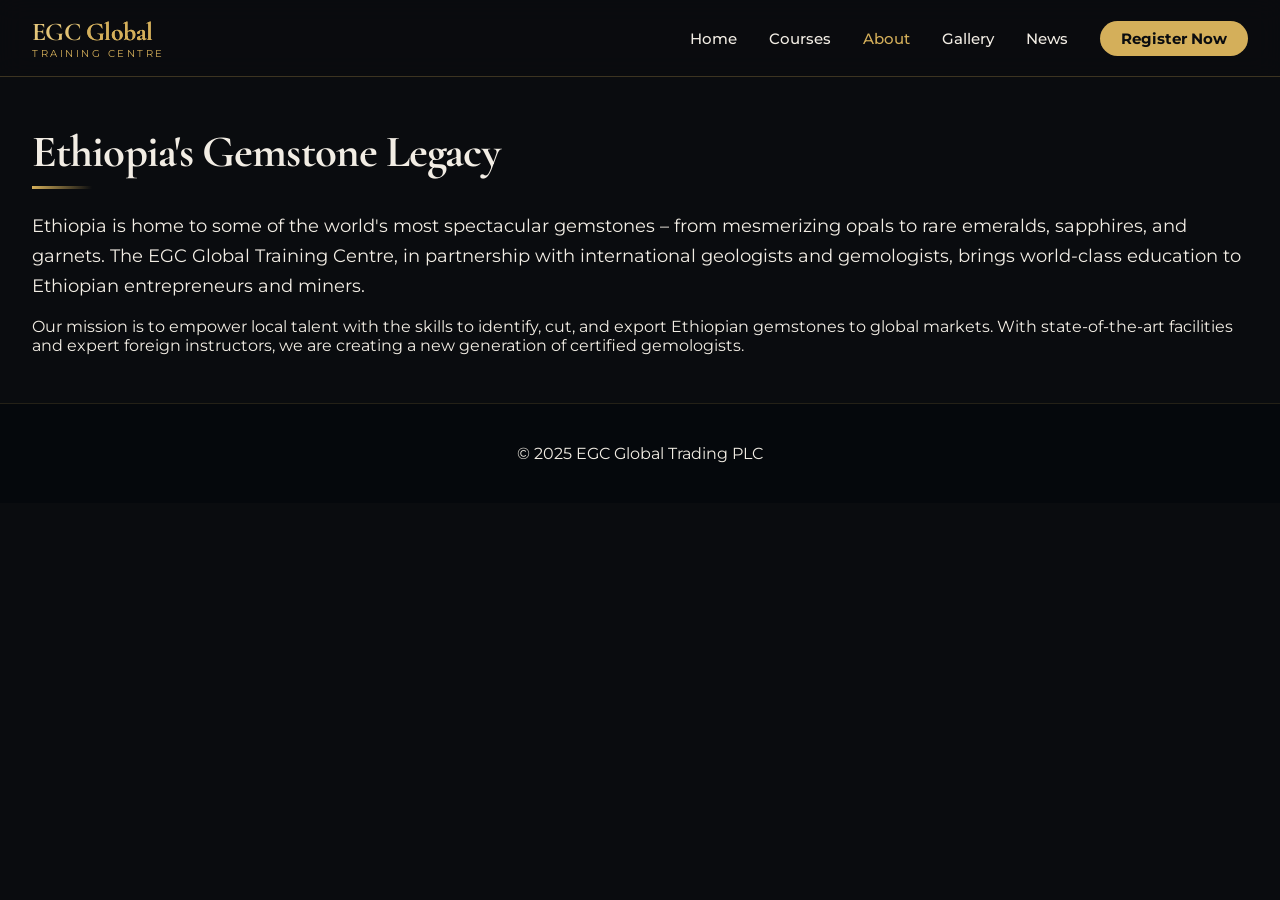
==== about.html @ 5570a936 "Create about.html" ====
<!DOCTYPE html>
<html lang="en"><head><meta charset="UTF-8"><title>About Ethiopia's Gemstones | EGC Global</title><link rel="stylesheet" href="css/style.css"><link href="https://fonts.googleapis.com/css2?family=Cormorant+Garamond:wght@300;400;500;600;700&family=Montserrat:wght@300;400;500;600;700;800&display=swap" rel="stylesheet"><link rel="stylesheet" href="https://cdnjs.cloudflare.com/ajax/libs/font-awesome/6.0.0-beta3/css/all.min.css"></head>
<body><div class="top-bar"><div class="logo"><h1>EGC <span style="color:var(--gold);">Global</span></h1><p>TRAINING CENTRE</p></div><div class="desktop-nav"><a href="index.html">Home</a><a href="courses.html">Courses</a><a href="about.html" class="active">About</a><a href="gallery.html">Gallery</a><a href="news.html">News</a><a href="register.html" class="register-btn">Register Now</a></div><div class="menu-icon" id="menuToggle"><i class="fas fa-bars"></i></div></div>
<div class="nav-overlay" id="navOverlay"></div><div class="side-nav" id="sideNav"><button class="close-nav" id="closeNavBtn"><i class="fas fa-times"></i></button><div class="side-logo"><h3>EGC <span>Global</span></h3><p>TRAINING CENTRE</p></div><ul><li><a href="index.html"><i class="fas fa-home"></i> Home</a></li><li><a href="courses.html"><i class="fas fa-gem"></i> Courses</a></li><li><a href="about.html"><i class="fas fa-globe-africa"></i> About</a></li><li><a href="gallery.html"><i class="fas fa-images"></i> Gallery</a></li><li><a href="news.html"><i class="fas fa-newspaper"></i> News</a></li><li><a href="register.html"><i class="fas fa-user-plus"></i> Register</a></li></ul><div class="side-footer">© 2025 EGC Global</div></div>
<section style="padding: 3rem 0;"><div class="container"><h1 class="section-title">Ethiopia's Gemstone Legacy</h1><p style="font-size: 1.1rem; line-height: 1.7;">Ethiopia is home to some of the world's most spectacular gemstones – from mesmerizing opals to rare emeralds, sapphires, and garnets. The EGC Global Training Centre, in partnership with international geologists and gemologists, brings world-class education to Ethiopian entrepreneurs and miners.</p><p style="margin-top: 1rem;">Our mission is to empower local talent with the skills to identify, cut, and export Ethiopian gemstones to global markets. With state-of-the-art facilities and expert foreign instructors, we are creating a new generation of certified gemologists.</p></div></section>
<footer><p>© 2025 EGC Global Trading PLC</p></footer><script src="js/main.js"></script></body></html>
---- css/style.css ----
/* ============================================
   EGC GLOBAL TRAINING CENTRE - MASTER STYLES
   Premium Gemstone Theme
   ============================================ */

:root {
  --deep-teal: #0f1e24;
  --charcoal: #121418;
  --gold: #d4af5a;
  --gold-light: #e6c97e;
  --gold-dark: #b8923e;
  --bronze: #b87c4a;
  --ivory: #f2ede4;
  --slate: #2a3338;
  --dark-bg: #0a0c0f;
  --card-bg: rgba(26, 32, 38, 0.9);
  --danger: #e74c3c;
  --success: #27ae60;
  --warning: #f39c12;
  --info: #3498db;
}

* {
  margin: 0;
  padding: 0;
  box-sizing: border-box;
}

body {
  font-family: 'Montserrat', sans-serif;
  background-color: var(--dark-bg);
  color: var(--ivory);
  overflow-x: hidden;
  scroll-behavior: smooth;
}

/* Custom Scrollbar */
::-webkit-scrollbar { width: 8px; }
::-webkit-scrollbar-track { background: var(--charcoal); }
::-webkit-scrollbar-thumb { background: var(--gold); border-radius: 10px; }
::-webkit-scrollbar-thumb:hover { background: var(--gold-light); }

/* Typography */
h1, h2, h3, h4, h5, h6 {
  font-family: 'Cormorant Garamond', serif;
  font-weight: 600;
  letter-spacing: -0.02em;
}

.section-title {
  font-size: 2.8rem;
  font-weight: 700;
  position: relative;
  display: inline-block;
  margin-bottom: 2rem;
}

.section-title:after {
  content: '';
  position: absolute;
  bottom: -10px;
  left: 0;
  width: 60px;
  height: 3px;
  background: linear-gradient(90deg, var(--gold), transparent);
}

.section-title-center:after {
  left: 50%;
  transform: translateX(-50%);
}

/* ============================================
   SIDE SLIDE NAVIGATION (MODERN MOBILE)
   ============================================ */
.nav-overlay {
  position: fixed;
  top: 0;
  left: 0;
  width: 100%;
  height: 100%;
  background: rgba(10, 12, 15, 0.95);
  backdrop-filter: blur(12px);
  z-index: 1000;
  visibility: hidden;
  opacity: 0;
  transition: all 0.3s ease;
}

.nav-overlay.active {
  visibility: visible;
  opacity: 1;
}

.side-nav {
  position: fixed;
  top: 0;
  right: -100%;
  width: min(85%, 380px);
  height: 100%;
  background: linear-gradient(165deg, #12181f 0%, #0a0e12 100%);
  box-shadow: -8px 0 40px rgba(0, 0, 0, 0.6);
  z-index: 1001;
  transition: right 0.35s cubic-bezier(0.2, 0.9, 0.4, 1.1);
  padding: 2rem 1.8rem;
  display: flex;
  flex-direction: column;
  border-left: 2px solid var(--gold);
}

.side-nav.open {
  right: 0;
}

.close-nav {
  background: none;
  border: none;
  color: var(--gold);
  font-size: 2rem;
  cursor: pointer;
  align-self: flex-end;
  transition: transform 0.2s;
}

.close-nav:hover { transform: scale(1.1); }

.side-logo {
  margin-bottom: 2rem;
  text-align: center;
  padding-bottom: 1rem;
  border-bottom: 1px solid rgba(212, 175, 90, 0.2);
}

.side-logo h3 {
  font-size: 1.8rem;
  letter-spacing: 2px;
}

.side-logo h3 span { color: var(--gold); }
.side-logo p { font-size: 0.7rem; letter-spacing: 3px; color: var(--gold-light); }

.side-nav ul {
  list-style: none;
  flex: 1;
}

.side-nav li { margin: 1.5rem 0; }

.side-nav a {
  color: var(--ivory);
  text-decoration: none;
  font-size: 1.2rem;
  font-weight: 500;
  transition: all 0.25s;
  display: flex;
  align-items: center;
  gap: 14px;
  padding: 0.5rem 0;
}

.side-nav a i {
  width: 28px;
  color: var(--gold);
  font-size: 1.2rem;
}

.side-nav a:hover, .side-nav a.active {
  color: var(--gold);
  transform: translateX(8px);
}

.side-footer {
  margin-top: auto;
  padding-top: 1.5rem;
  font-size: 0.75rem;
  color: #8d9a9e;
  border-top: 1px solid rgba(212, 175, 90, 0.2);
  text-align: center;
}

/* ============================================
   TOP BAR / HEADER
   ============================================ */
.top-bar {
  display: flex;
  justify-content: space-between;
  align-items: center;
  padding: 1rem 2rem;
  background: rgba(10, 12, 15, 0.9);
  backdrop-filter: blur(12px);
  position: sticky;
  top: 0;
  z-index: 99;
  border-bottom: 1px solid rgba(212, 175, 90, 0.25);
}

.logo h1 {
  font-size: 1.6rem;
  font-weight: 700;
  background: linear-gradient(135deg, var(--gold-light), var(--gold));
  -webkit-background-clip: text;
  background-clip: text;
  color: transparent;
}

.logo p {
  font-size: 0.65rem;
  letter-spacing: 2.5px;
  color: var(--gold);
}

.desktop-nav {
  display: none;
  gap: 2rem;
  align-items: center;
}

.desktop-nav a {
  color: var(--ivory);
  text-decoration: none;
  font-weight: 500;
  transition: color 0.2s;
  font-size: 0.95rem;
}

.desktop-nav a:hover, .desktop-nav a.active {
  color: var(--gold);
}

.register-btn {
  background: var(--gold);
  color: var(--dark-bg) !important;
  padding: 0.5rem 1.3rem;
  border-radius: 40px;
  font-weight: 700 !important;
}

.register-btn:hover {
  background: var(--gold-light);
  transform: translateY(-2px);
}

.menu-icon {
  font-size: 1.8rem;
  color: var(--gold);
  cursor: pointer;
  transition: 0.2s;
}

@media (min-width: 992px) {
  .menu-icon { display: none; }
  .desktop-nav { display: flex; }
}

/* ============================================
   BUTTONS
   ============================================ */
.btn-gold {
  background: var(--gold);
  color: var(--dark-bg);
  padding: 0.9rem 2rem;
  font-weight: 700;
  border: none;
  border-radius: 40px;
  cursor: pointer;
  transition: all 0.25s;
  font-size: 1rem;
  text-decoration: none;
  display: inline-flex;
  align-items: center;
  gap: 10px;
}

.btn-gold:hover {
  background: var(--gold-light);
  transform: translateY(-3px);
  box-shadow: 0 10px 25px -8px rgba(0, 0, 0, 0.4);
}

.btn-outline {
  background: transparent;
  border: 1.5px solid var(--gold);
  color: var(--gold);
  padding: 0.9rem 2rem;
  border-radius: 40px;
  font-weight: 600;
  cursor: pointer;
  transition: all 0.25s;
  text-decoration: none;
  display: inline-flex;
  align-items: center;
  gap: 10px;
}

.btn-outline:hover {
  background: var(--gold);
  color: var(--dark-bg);
}

/* ============================================
   HERO SECTION
   ============================================ */
.hero {
  min-height: 85vh;
  display: flex;
  align-items: center;
  background: radial-gradient(circle at 30% 20%, #1a2a2f, #05080c);
  position: relative;
  padding: 3rem 2rem;
}

.hero:before {
  content: '';
  position: absolute;
  inset: 0;
  background: url('data:image/svg+xml;utf8,<svg xmlns="http://www.w3.org/2000/svg" viewBox="0 0 24 24" fill="none" stroke="%23d4af5a" stroke-width="0.2" opacity="0.08"><path d="M12 2L2 7l10 5 10-5-10-5zM2 17l10 5 10-5M2 12l10 5 10-5"/></svg>') repeat;
  pointer-events: none;
}

.hero-container {
  max-width: 1300px;
  margin: 0 auto;
  width: 100%;
  position: relative;
  z-index: 2;
}

.hero h2 {
  font-family: 'Cormorant Garamond', serif;
  font-size: clamp(2.5rem, 7vw, 5rem);
  font-weight: 800;
  line-height: 1.15;
  background: linear-gradient(135deg, #fff, var(--gold-light));
  -webkit-background-clip: text;
  background-clip: text;
  color: transparent;
}

.hero-badge {
  display: inline-block;
  background: rgba(212, 175, 90, 0.12);
  backdrop-filter: blur(4px);
  border-left: 3px solid var(--gold);
  padding: 0.5rem 1.2rem;
  border-radius: 0 30px 30px 0;
  margin-bottom: 1.5rem;
  font-size: 0.9rem;
}

/* ============================================
   CARDS & GRIDS
   ============================================ */
.container {
  max-width: 1280px;
  margin: 0 auto;
  padding: 0 2rem;
}

section {
  padding: 5rem 0;
}

.grid-2 {
  display: grid;
  grid-template-columns: repeat(auto-fit, minmax(320px, 1fr));
  gap: 2rem;
}

.grid-3 {
  display: grid;
  grid-template-columns: repeat(auto-fit, minmax(280px, 1fr));
  gap: 2rem;
}

.card {
  background: var(--card-bg);
  backdrop-filter: blur(4px);
  border-radius: 24px;
  padding: 2rem;
  border: 1px solid rgba(212, 175, 90, 0.2);
  transition: all 0.3s ease;
}

.card:hover {
  border-color: var(--gold);
  transform: translateY(-6px);
}

/* ============================================
   FORMS
   ============================================ */
.form-group {
  margin-bottom: 1.5rem;
}

.form-group label {
  display: block;
  margin-bottom: 0.5rem;
  font-weight: 500;
  color: var(--gold-light);
}

.form-group input,
.form-group select,
.form-group textarea {
  width: 100%;
  padding: 0.9rem 1.2rem;
  background: rgba(255, 255, 255, 0.08);
  border: 1px solid rgba(212, 175, 90, 0.3);
  border-radius: 12px;
  color: var(--ivory);
  font-size: 1rem;
  transition: all 0.2s;
}

.form-group input:focus,
.form-group select:focus,
.form-group textarea:focus {
  outline: none;
  border-color: var(--gold);
  background: rgba(255, 255, 255, 0.12);
}

/* ============================================
   ALERTS & MESSAGES
   ============================================ */
.alert {
  padding: 1rem 1.2rem;
  border-radius: 12px;
  margin-bottom: 1.5rem;
  display: flex;
  align-items: center;
  gap: 10px;
}

.alert-success {
  background: rgba(39, 174, 96, 0.2);
  border-left: 4px solid var(--success);
  color: #2ecc71;
}

.alert-error {
  background: rgba(231, 76, 60, 0.2);
  border-left: 4px solid var(--danger);
  color: #e74c3c;
}

.alert-warning {
  background: rgba(243, 156, 18, 0.2);
  border-left: 4px solid var(--warning);
  color: #f39c12;
}

/* ============================================
   NEWS & BLOG STYLES
   ============================================ */
.news-card {
  background: var(--card-bg);
  border-radius: 20px;
  overflow: hidden;
  transition: all 0.3s;
  cursor: pointer;
}

.news-card:hover {
  transform: translateY(-5px);
  box-shadow: 0 20px 35px -12px rgba(0, 0, 0, 0.5);
}

.news-content {
  padding: 1.5rem;
}

.news-date {
  font-size: 0.75rem;
  color: var(--gold);
  margin-bottom: 0.5rem;
}

.news-title {
  font-size: 1.3rem;
  margin-bottom: 0.75rem;
}

.news-excerpt {
  font-size: 0.9rem;
  color: #b0b5b8;
  line-height: 1.5;
}

/* ============================================
   TABLE STYLES (Admin)
   ============================================ */
.data-table {
  width: 100%;
  border-collapse: collapse;
  background: var(--card-bg);
  border-radius: 16px;
  overflow: hidden;
}

.data-table th,
.data-table td {
  padding: 1rem;
  text-align: left;
  border-bottom: 1px solid rgba(212, 175, 90, 0.15);
}

.data-table th {
  background: rgba(212, 175, 90, 0.1);
  color: var(--gold);
  font-weight: 600;
}

.status-pending {
  color: var(--warning);
  background: rgba(243, 156, 18, 0.15);
  padding: 0.2rem 0.6rem;
  border-radius: 20px;
  font-size: 0.75rem;
}

.status-approved {
  color: var(--success);
  background: rgba(39, 174, 96, 0.15);
  padding: 0.2rem 0.6rem;
  border-radius: 20px;
  font-size: 0.75rem;
}

.action-btn {
  background: none;
  border: none;
  cursor: pointer;
  margin: 0 5px;
  font-size: 1.1rem;
  transition: transform 0.2s;
}

.action-btn:hover { transform: scale(1.1); }

.btn-approve { color: var(--success); }
.btn-delete { color: var(--danger); }
.btn-edit { color: var(--info); }

/* ============================================
   FOOTER
   ============================================ */
footer {
  background: #05080c;
  text-align: center;
  padding: 2.5rem;
  border-top: 1px solid rgba(212, 175, 90, 0.15);
}

/* ============================================
   RESPONSIVE
   ============================================ */
@media (max-width: 768px) {
  .top-bar { padding: 0.8rem 1.2rem; }
  .container { padding: 0 1.2rem; }
  section { padding: 3rem 0; }
  .section-title { font-size: 2rem; }
  .hero { padding: 2rem 1.2rem; min-height: 70vh; }
  .btn-gold, .btn-outline { padding: 0.7rem 1.5rem; }
}
</style>
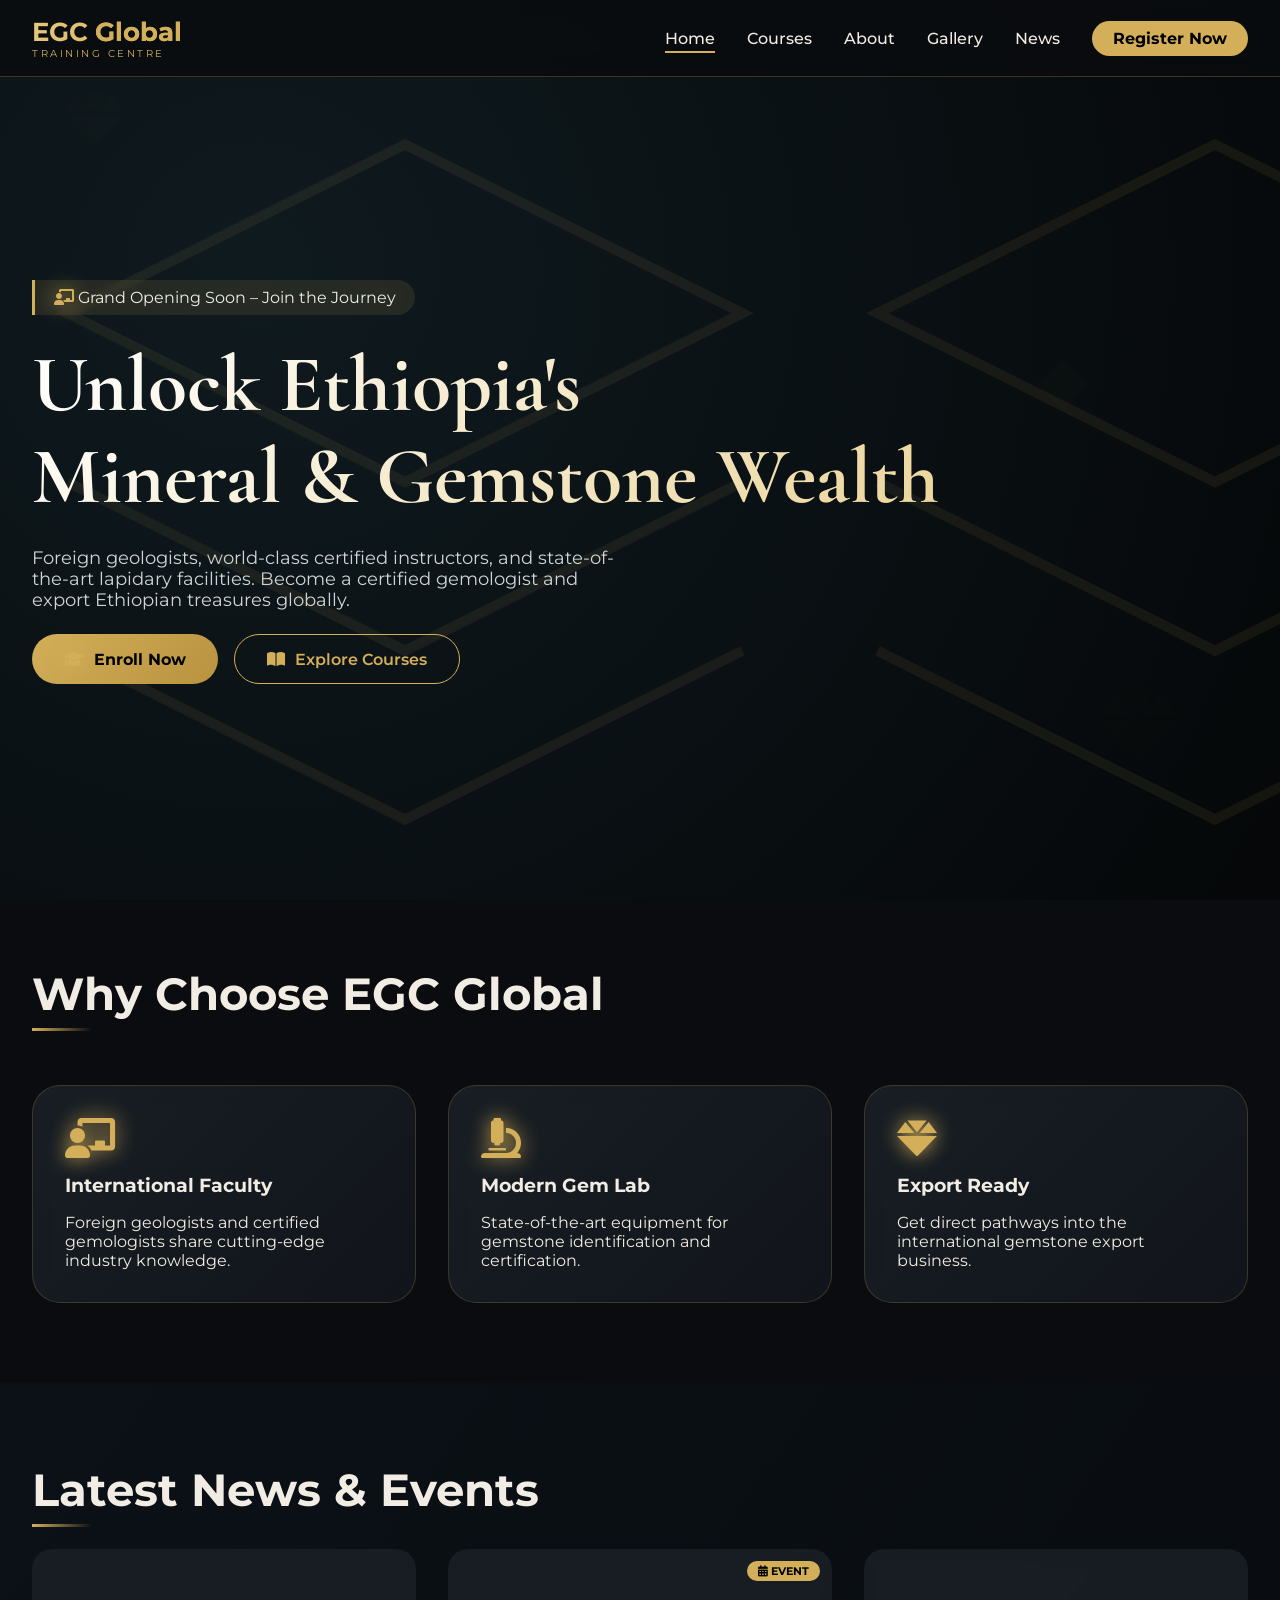
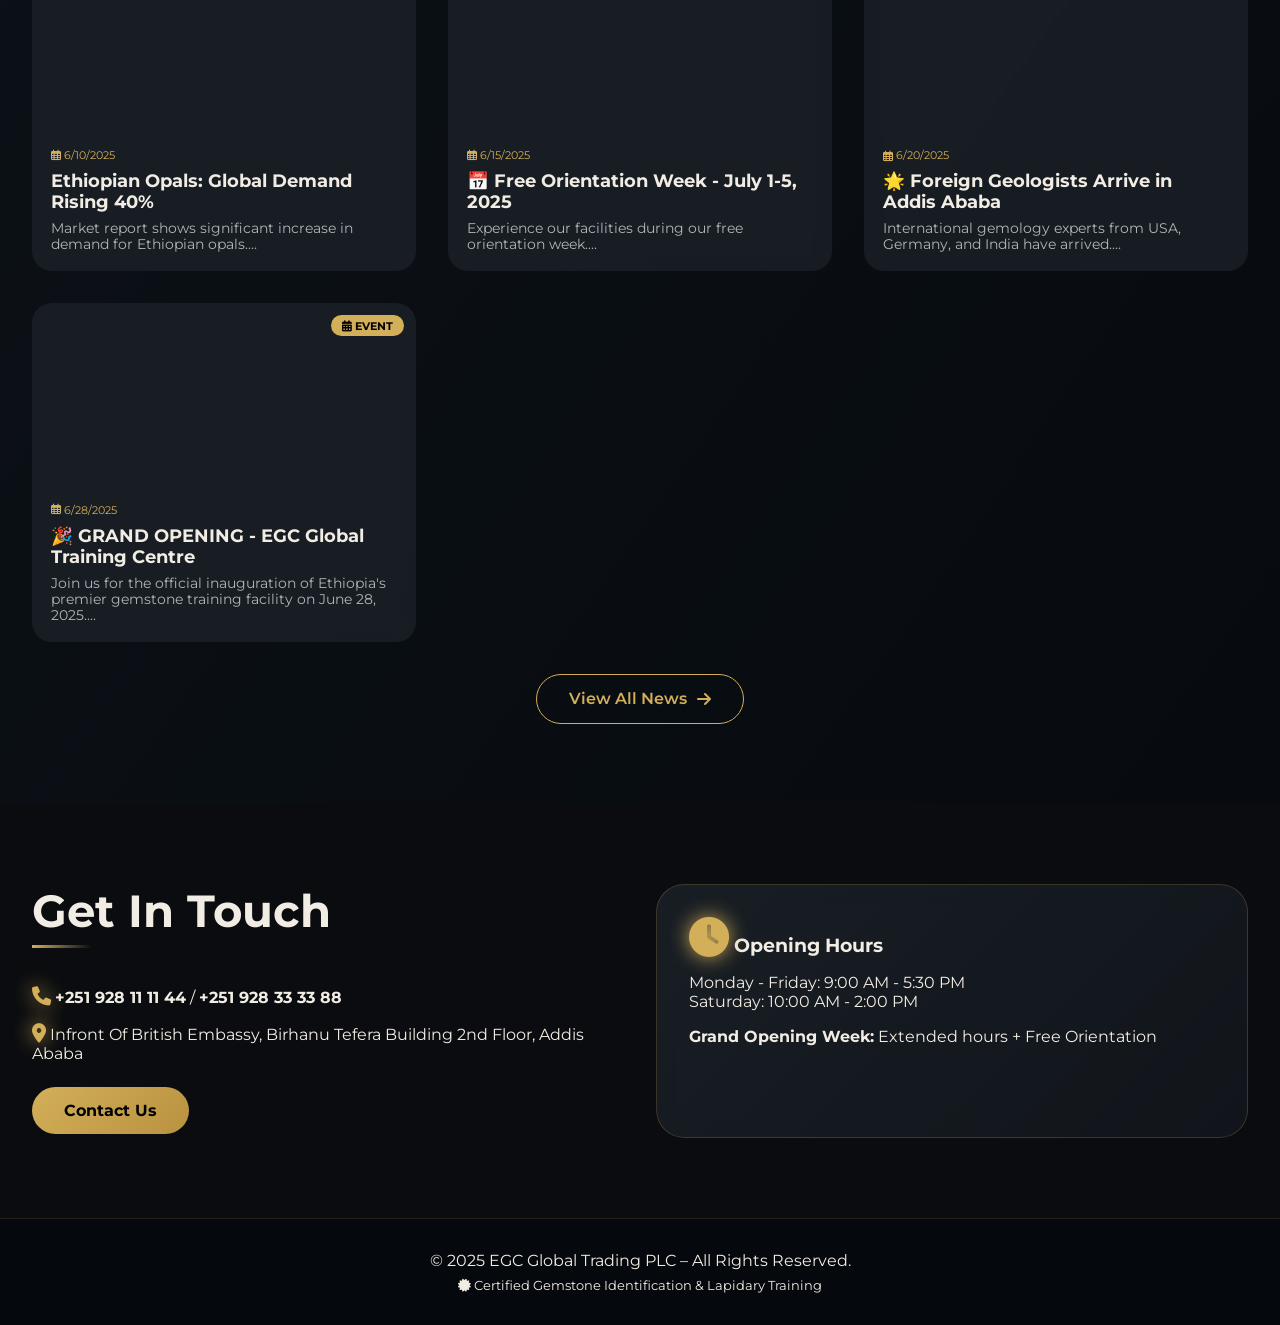
==== commit 3ca2814e: "Update about.html" ====
--- a/about.html
+++ b/about.html
@@ -1,6 +1,493 @@
 <!DOCTYPE html>
-<html lang="en"><head><meta charset="UTF-8"><title>About Ethiopia's Gemstones | EGC Global</title><link rel="stylesheet" href="css/style.css"><link href="https://fonts.googleapis.com/css2?family=Cormorant+Garamond:wght@300;400;500;600;700&family=Montserrat:wght@300;400;500;600;700;800&display=swap" rel="stylesheet"><link rel="stylesheet" href="https://cdnjs.cloudflare.com/ajax/libs/font-awesome/6.0.0-beta3/css/all.min.css"></head>
-<body><div class="top-bar"><div class="logo"><h1>EGC <span style="color:var(--gold);">Global</span></h1><p>TRAINING CENTRE</p></div><div class="desktop-nav"><a href="index.html">Home</a><a href="courses.html">Courses</a><a href="about.html" class="active">About</a><a href="gallery.html">Gallery</a><a href="news.html">News</a><a href="register.html" class="register-btn">Register Now</a></div><div class="menu-icon" id="menuToggle"><i class="fas fa-bars"></i></div></div>
-<div class="nav-overlay" id="navOverlay"></div><div class="side-nav" id="sideNav"><button class="close-nav" id="closeNavBtn"><i class="fas fa-times"></i></button><div class="side-logo"><h3>EGC <span>Global</span></h3><p>TRAINING CENTRE</p></div><ul><li><a href="index.html"><i class="fas fa-home"></i> Home</a></li><li><a href="courses.html"><i class="fas fa-gem"></i> Courses</a></li><li><a href="about.html"><i class="fas fa-globe-africa"></i> About</a></li><li><a href="gallery.html"><i class="fas fa-images"></i> Gallery</a></li><li><a href="news.html"><i class="fas fa-newspaper"></i> News</a></li><li><a href="register.html"><i class="fas fa-user-plus"></i> Register</a></li></ul><div class="side-footer">© 2025 EGC Global</div></div>
-<section style="padding: 3rem 0;"><div class="container"><h1 class="section-title">Ethiopia's Gemstone Legacy</h1><p style="font-size: 1.1rem; line-height: 1.7;">Ethiopia is home to some of the world's most spectacular gemstones – from mesmerizing opals to rare emeralds, sapphires, and garnets. The EGC Global Training Centre, in partnership with international geologists and gemologists, brings world-class education to Ethiopian entrepreneurs and miners.</p><p style="margin-top: 1rem;">Our mission is to empower local talent with the skills to identify, cut, and export Ethiopian gemstones to global markets. With state-of-the-art facilities and expert foreign instructors, we are creating a new generation of certified gemologists.</p></div></section>
-<footer><p>© 2025 EGC Global Trading PLC</p></footer><script src="js/main.js"></script></body></html>
+<html lang="en">
+<head>
+  <meta charset="UTF-8">
+  <meta name="viewport" content="width=device-width, initial-scale=1.0, viewport-fit=cover">
+  <title>EGC Global | Premium Gemstone Training Centre Ethiopia</title>
+  <link href="https://fonts.googleapis.com/css2?family=Cormorant+Garamond:wght@300;400;500;600;700&family=Montserrat:wght@300;400;500;600;700;800&display=swap" rel="stylesheet">
+  <link rel="stylesheet" href="https://cdnjs.cloudflare.com/ajax/libs/font-awesome/6.0.0-beta3/css/all.min.css">
+  <!-- AOS Animation Library -->
+  <link href="https://unpkg.com/aos@2.3.1/dist/aos.css" rel="stylesheet">
+  <style>
+    * { margin: 0; padding: 0; box-sizing: border-box; }
+    
+    :root {
+      --deep-teal: #0f1e24;
+      --charcoal: #121418;
+      --gold: #d4af5a;
+      --gold-light: #e6c97e;
+      --gold-dark: #b8923e;
+      --dark-bg: #0a0c0f;
+      --card-bg: rgba(26, 32, 38, 0.85);
+      --ivory: #f2ede4;
+      --glow: rgba(212, 175, 90, 0.4);
+      --glow-strong: rgba(212, 175, 90, 0.7);
+    }
+
+    body {
+      font-family: 'Montserrat', sans-serif;
+      background: var(--dark-bg);
+      color: var(--ivory);
+      overflow-x: hidden;
+    }
+
+    /* Custom Scrollbar */
+    ::-webkit-scrollbar { width: 6px; }
+    ::-webkit-scrollbar-track { background: var(--charcoal); }
+    ::-webkit-scrollbar-thumb { background: var(--gold); border-radius: 10px; }
+
+    /* ========== ANIMATED BACKGROUND ========== */
+    .animated-bg {
+      position: fixed;
+      top: 0;
+      left: 0;
+      width: 100%;
+      height: 100%;
+      z-index: -2;
+      background: radial-gradient(circle at 20% 30%, #0f1a1f, #050708);
+    }
+    
+    /* Floating Gemstones Animation */
+    .floating-gem {
+      position: fixed;
+      pointer-events: none;
+      z-index: -1;
+      opacity: 0.15;
+      animation: floatGem 20s infinite ease-in-out;
+    }
+    
+    @keyframes floatGem {
+      0%, 100% { transform: translateY(0px) rotate(0deg); }
+      50% { transform: translateY(-30px) rotate(10deg); }
+    }
+    
+    /* Glowing Gemstone CSS */
+    .gem-icon {
+      display: inline-flex;
+      align-items: center;
+      justify-content: center;
+      position: relative;
+    }
+    
+    .gem-icon::before {
+      content: '';
+      position: absolute;
+      width: 100%;
+      height: 100%;
+      background: radial-gradient(circle, var(--glow) 0%, transparent 70%);
+      animation: pulseGlow 2s infinite;
+      border-radius: 50%;
+    }
+    
+    @keyframes pulseGlow {
+      0%, 100% { opacity: 0.3; transform: scale(1); }
+      50% { opacity: 0.8; transform: scale(1.3); }
+    }
+    
+    /* ========== PREMIUM CARD STYLES ========== */
+    .premium-card {
+      background: linear-gradient(135deg, rgba(26, 32, 38, 0.9), rgba(18, 22, 28, 0.95));
+      backdrop-filter: blur(12px);
+      border-radius: 28px;
+      padding: 2rem;
+      border: 1px solid rgba(212, 175, 90, 0.2);
+      transition: all 0.4s cubic-bezier(0.2, 0.9, 0.4, 1.1);
+      position: relative;
+      overflow: hidden;
+    }
+    
+    .premium-card::before {
+      content: '';
+      position: absolute;
+      top: 0;
+      left: -100%;
+      width: 100%;
+      height: 100%;
+      background: linear-gradient(90deg, transparent, rgba(212, 175, 90, 0.1), transparent);
+      transition: left 0.6s ease;
+    }
+    
+    .premium-card:hover::before {
+      left: 100%;
+    }
+    
+    .premium-card:hover {
+      transform: translateY(-12px);
+      border-color: var(--gold);
+      box-shadow: 0 25px 45px -12px rgba(212, 175, 90, 0.3), 0 0 20px rgba(212, 175, 90, 0.2);
+    }
+    
+    /* 3D Tilt Effect on Cards */
+    .tilt-card {
+      transition: transform 0.3s ease;
+    }
+    
+    .tilt-card:hover {
+      transform: perspective(1000px) rotateX(3deg) rotateY(3deg);
+    }
+    
+    /* Glowing Border Animation */
+    .glowing-border {
+      position: relative;
+      border-radius: 28px;
+    }
+    
+    .glowing-border::after {
+      content: '';
+      position: absolute;
+      top: -2px;
+      left: -2px;
+      right: -2px;
+      bottom: -2px;
+      background: linear-gradient(45deg, var(--gold), var(--gold-light), var(--gold), transparent);
+      border-radius: 30px;
+      z-index: -1;
+      opacity: 0;
+      transition: opacity 0.4s;
+    }
+    
+    .glowing-border:hover::after {
+      opacity: 0.5;
+      animation: borderGlow 1.5s infinite;
+    }
+    
+    @keyframes borderGlow {
+      0%, 100% { opacity: 0.3; }
+      50% { opacity: 0.8; }
+    }
+    
+    /* ========== NAVIGATION ========== */
+    .nav-overlay {
+      position: fixed; top: 0; left: 0; width: 100%; height: 100%;
+      background: rgba(10, 12, 15, 0.95); backdrop-filter: blur(12px);
+      z-index: 1000; visibility: hidden; opacity: 0; transition: all 0.3s ease;
+    }
+    .nav-overlay.active { visibility: visible; opacity: 1; }
+    .side-nav {
+      position: fixed; top: 0; right: -100%; width: min(85%, 380px); height: 100%;
+      background: linear-gradient(165deg, #12181f 0%, #0a0e12 100%);
+      box-shadow: -8px 0 40px rgba(0,0,0,0.6); z-index: 1001;
+      transition: right 0.35s cubic-bezier(0.2,0.9,0.4,1.1);
+      padding: 2rem 1.8rem; display: flex; flex-direction: column;
+      border-left: 2px solid var(--gold);
+    }
+    .side-nav.open { right: 0; }
+    .close-nav { background: none; border: none; color: var(--gold); font-size: 2rem; cursor: pointer; align-self: flex-end; transition: transform 0.2s; }
+    .close-nav:hover { transform: scale(1.1); }
+    .side-logo { margin-bottom: 2rem; text-align: center; border-bottom: 1px solid rgba(212,175,90,0.2); padding-bottom: 1rem; }
+    .side-logo h3 { font-size: 1.8rem; }
+    .side-logo h3 span { color: var(--gold); }
+    .side-nav ul { list-style: none; flex: 1; }
+    .side-nav li { margin: 1.5rem 0; }
+    .side-nav a { color: var(--ivory); text-decoration: none; font-size: 1.2rem; font-weight: 500; display: flex; align-items: center; gap: 14px; transition: all 0.25s; }
+    .side-nav a i { width: 28px; color: var(--gold); transition: transform 0.2s; }
+    .side-nav a:hover { color: var(--gold); transform: translateX(8px); }
+    .side-nav a:hover i { transform: scale(1.1); }
+    .side-footer { margin-top: auto; padding-top: 1.5rem; font-size: 0.75rem; color: #8d9a9e; border-top: 1px solid rgba(212,175,90,0.2); text-align: center; }
+    
+    /* Top Bar */
+    .top-bar {
+      display: flex; justify-content: space-between; align-items: center;
+      padding: 1rem 2rem; background: rgba(10,12,15,0.85); backdrop-filter: blur(12px);
+      position: sticky; top: 0; z-index: 99; border-bottom: 1px solid rgba(212,175,90,0.25);
+      animation: slideDown 0.5s ease;
+    }
+    @keyframes slideDown {
+      from { transform: translateY(-100%); opacity: 0; }
+      to { transform: translateY(0); opacity: 1; }
+    }
+    .logo h1 { font-size: 1.6rem; background: linear-gradient(135deg, var(--gold-light), var(--gold)); -webkit-background-clip: text; background-clip: text; color: transparent; animation: fadeIn 1s; }
+    .logo p { font-size: 0.65rem; letter-spacing: 2.5px; color: var(--gold); }
+    .desktop-nav { display: none; gap: 2rem; align-items: center; }
+    .desktop-nav a { color: var(--ivory); text-decoration: none; font-weight: 500; transition: all 0.3s; position: relative; }
+    .desktop-nav a::after {
+      content: ''; position: absolute; bottom: -5px; left: 0; width: 0; height: 2px;
+      background: var(--gold); transition: width 0.3s;
+    }
+    .desktop-nav a:hover::after, .desktop-nav a.active::after { width: 100%; }
+    .desktop-nav a:hover { color: var(--gold); }
+    .register-btn { background: var(--gold); color: #000 !important; padding: 0.5rem 1.3rem; border-radius: 40px; font-weight: 700 !important; }
+    .register-btn::after { display: none; }
+    .menu-icon { font-size: 1.8rem; color: var(--gold); cursor: pointer; transition: transform 0.2s; }
+    .menu-icon:hover { transform: scale(1.1); }
+    @media (min-width: 992px) { .menu-icon { display: none; } .desktop-nav { display: flex; } }
+    
+    /* Buttons */
+    .btn-gold {
+      background: linear-gradient(135deg, var(--gold), var(--gold-dark));
+      color: #000; padding: 0.9rem 2rem; font-weight: 700; border: none;
+      border-radius: 40px; cursor: pointer; transition: all 0.3s;
+      text-decoration: none; display: inline-flex; align-items: center; gap: 10px;
+      position: relative; overflow: hidden;
+    }
+    .btn-gold::before {
+      content: ''; position: absolute; top: 0; left: -100%; width: 100%; height: 100%;
+      background: linear-gradient(90deg, transparent, rgba(255,255,255,0.3), transparent);
+      transition: left 0.5s;
+    }
+    .btn-gold:hover::before { left: 100%; }
+    .btn-gold:hover { transform: translateY(-3px); box-shadow: 0 10px 25px -8px rgba(212,175,90,0.5); }
+    .btn-outline {
+      background: transparent; border: 1.5px solid var(--gold); color: var(--gold);
+      padding: 0.9rem 2rem; border-radius: 40px; font-weight: 600; cursor: pointer;
+      transition: all 0.3s; text-decoration: none; display: inline-flex; align-items: center; gap: 10px;
+    }
+    .btn-outline:hover { background: var(--gold); color: #000; transform: translateY(-3px); box-shadow: 0 10px 25px -8px rgba(212,175,90,0.3); }
+    
+    /* Hero Section */
+    .hero {
+      min-height: 90vh; display: flex; align-items: center; position: relative;
+      padding: 3rem 2rem; overflow: hidden;
+    }
+    .hero::before {
+      content: ''; position: absolute; inset: 0;
+      background: url('data:image/svg+xml;utf8,<svg xmlns="http://www.w3.org/2000/svg" viewBox="0 0 24 24" fill="none" stroke="%23d4af5a" stroke-width="0.3" opacity="0.08"><path d="M12 2L2 7l10 5 10-5-10-5zM2 17l10 5 10-5M2 12l10 5 10-5"/></svg>') repeat;
+      animation: bgMove 30s linear infinite;
+    }
+    @keyframes bgMove {
+      from { background-position: 0 0; }
+      to { background-position: 100px 100px; }
+    }
+    .hero-container { max-width: 1300px; margin: 0 auto; width: 100%; position: relative; z-index: 2; }
+    .hero h2 {
+      font-family: 'Cormorant Garamond', serif;
+      font-size: clamp(2.5rem, 7vw, 5rem);
+      font-weight: 800; line-height: 1.15;
+      background: linear-gradient(135deg, #fff, var(--gold-light));
+      -webkit-background-clip: text; background-clip: text; color: transparent;
+      animation: fadeInUp 0.8s ease;
+    }
+    @keyframes fadeInUp {
+      from { opacity: 0; transform: translateY(30px); }
+      to { opacity: 1; transform: translateY(0); }
+    }
+    .hero-badge {
+      display: inline-block; background: rgba(212,175,90,0.12);
+      backdrop-filter: blur(4px); border-left: 3px solid var(--gold);
+      padding: 0.5rem 1.2rem; border-radius: 0 30px 30px 0;
+      margin-bottom: 1.5rem; animation: fadeInLeft 0.6s ease;
+    }
+    @keyframes fadeInLeft {
+      from { opacity: 0; transform: translateX(-30px); }
+      to { opacity: 1; transform: translateX(0); }
+    }
+    
+    /* Container */
+    .container { max-width: 1280px; margin: 0 auto; padding: 0 2rem; }
+    section { padding: 5rem 0; }
+    .grid-2 { display: grid; grid-template-columns: repeat(auto-fit, minmax(320px, 1fr)); gap: 2rem; }
+    .grid-3 { display: grid; grid-template-columns: repeat(auto-fit, minmax(280px, 1fr)); gap: 2rem; }
+    
+    /* Section Title with Animation */
+    .section-title {
+      font-size: 2.8rem; font-weight: 700; position: relative;
+      display: inline-block; margin-bottom: 2rem;
+    }
+    .section-title:after {
+      content: ''; position: absolute; bottom: -10px; left: 0;
+      width: 60px; height: 3px; background: linear-gradient(90deg, var(--gold), transparent);
+      animation: expandWidth 0.6s ease;
+    }
+    @keyframes expandWidth {
+      from { width: 0; }
+      to { width: 60px; }
+    }
+    
+    /* News Card */
+    .news-card {
+      background: var(--card-bg); backdrop-filter: blur(8px);
+      border-radius: 20px; overflow: hidden; transition: all 0.4s;
+      cursor: pointer; position: relative;
+    }
+    .news-card:hover { transform: translateY(-8px) scale(1.02); box-shadow: 0 20px 35px -12px rgba(212,175,90,0.3); }
+    .news-image { width: 100%; height: 180px; background-size: cover; background-position: center; position: relative; transition: transform 0.5s; }
+    .news-card:hover .news-image { transform: scale(1.05); }
+    .event-badge { position: absolute; top: 12px; right: 12px; background: var(--gold); color: #000; padding: 0.2rem 0.7rem; border-radius: 20px; font-size: 0.7rem; font-weight: bold; }
+    .news-content { padding: 1.2rem; }
+    .news-date { font-size: 0.7rem; color: var(--gold); margin-bottom: 0.5rem; }
+    .news-title { font-size: 1.1rem; margin-bottom: 0.5rem; }
+    .news-excerpt { font-size: 0.85rem; color: #b0b5b8; }
+    
+    /* Glowing Gem Icon */
+    .glowing-gem {
+      font-size: 2.5rem;
+      color: var(--gold);
+      filter: drop-shadow(0 0 10px var(--gold));
+      animation: gemPulse 2s infinite;
+      display: inline-block;
+    }
+    @keyframes gemPulse {
+      0%, 100% { filter: drop-shadow(0 0 5px var(--gold)); transform: scale(1); }
+      50% { filter: drop-shadow(0 0 20px var(--gold)); transform: scale(1.05); }
+    }
+    
+    footer { background: #05080c; text-align: center; padding: 2rem; border-top: 1px solid rgba(212,175,90,0.15); }
+    
+    @media (max-width: 768px) { .container { padding: 0 1.2rem; } section { padding: 3rem 0; } .section-title { font-size: 2rem; } .hero { padding: 2rem 1.2rem; } }
+  </style>
+</head>
+<body>
+
+<!-- Animated Background with Floating Gemstones -->
+<div class="animated-bg"></div>
+<div class="floating-gem" style="top: 10%; left: 5%; animation-duration: 25s;">
+  <i class="fas fa-gem" style="font-size: 60px; color: var(--gold); opacity: 0.1;"></i>
+</div>
+<div class="floating-gem" style="bottom: 15%; right: 8%; animation-duration: 18s; animation-delay: 2s;">
+  <i class="fas fa-gem" style="font-size: 80px; color: var(--gold); opacity: 0.08;"></i>
+</div>
+<div class="floating-gem" style="top: 40%; right: 15%; animation-duration: 30s; animation-delay: 5s;">
+  <i class="fas fa-diamond" style="font-size: 50px; color: var(--gold-light); opacity: 0.1;"></i>
+</div>
+
+<div class="top-bar">
+  <div class="logo"><h1>EGC <span style="color:var(--gold);">Global</span></h1><p>TRAINING CENTRE</p></div>
+  <div class="desktop-nav">
+    <a href="index.html" class="active">Home</a>
+    <a href="courses.html">Courses</a>
+    <a href="about.html">About</a>
+    <a href="gallery.html">Gallery</a>
+    <a href="news.html">News</a>
+    <a href="register.html" class="register-btn">Register Now</a>
+  </div>
+  <div class="menu-icon" id="menuToggle"><i class="fas fa-bars"></i></div>
+</div>
+
+<div class="nav-overlay" id="navOverlay"></div>
+<div class="side-nav" id="sideNav">
+  <button class="close-nav" id="closeNavBtn"><i class="fas fa-times"></i></button>
+  <div class="side-logo"><h3>EGC <span>Global</span></h3><p>TRAINING CENTRE</p></div>
+  <ul>
+    <li><a href="index.html"><i class="fas fa-home"></i> Home</a></li>
+    <li><a href="courses.html"><i class="fas fa-gem"></i> Courses</a></li>
+    <li><a href="about.html"><i class="fas fa-globe-africa"></i> About</a></li>
+    <li><a href="gallery.html"><i class="fas fa-images"></i> Gallery</a></li>
+    <li><a href="news.html"><i class="fas fa-newspaper"></i> News</a></li>
+    <li><a href="register.html"><i class="fas fa-user-plus"></i> Register</a></li>
+    <li><a href="admin-login.html"><i class="fas fa-lock"></i> Admin</a></li>
+  </ul>
+  <div class="side-footer"><i class="fas fa-certificate"></i> Foreign Geologists<br>© 2025 EGC Global</div>
+</div>
+
+<section class="hero">
+  <div class="hero-container">
+    <div class="hero-badge" data-aos="fade-right"><i class="fas fa-chalkboard-user glowing-gem" style="font-size: 1rem;"></i> Grand Opening Soon – Join the Journey</div>
+    <h2 data-aos="fade-up" data-aos-delay="100">Unlock Ethiopia's<br>Mineral & Gemstone Wealth</h2>
+    <p style="font-size: 1.1rem; max-width: 600px; margin: 1.5rem 0; color: #cfd5d4;" data-aos="fade-up" data-aos-delay="200">Foreign geologists, world-class certified instructors, and state-of-the-art lapidary facilities. Become a certified gemologist and export Ethiopian treasures globally.</p>
+    <div style="display: flex; gap: 1rem; flex-wrap: wrap;" data-aos="fade-up" data-aos-delay="300">
+      <a href="register.html" class="btn-gold"><i class="fas fa-graduation-cap glowing-gem" style="font-size: 1rem;"></i> Enroll Now</a>
+      <a href="courses.html" class="btn-outline"><i class="fas fa-book-open"></i> Explore Courses</a>
+    </div>
+  </div>
+</section>
+
+<section>
+  <div class="container">
+    <h2 class="section-title" data-aos="fade-right">Why Choose EGC Global</h2>
+    <div class="grid-3" style="margin-top: 2rem;">
+      <div class="premium-card" data-aos="fade-up" data-aos-delay="100">
+        <i class="fas fa-chalkboard-user glowing-gem" style="font-size: 2.5rem;"></i>
+        <h3 style="margin: 1rem 0;">International Faculty</h3>
+        <p>Foreign geologists and certified gemologists share cutting-edge industry knowledge.</p>
+      </div>
+      <div class="premium-card" data-aos="fade-up" data-aos-delay="200">
+        <i class="fas fa-microscope glowing-gem" style="font-size: 2.5rem;"></i>
+        <h3 style="margin: 1rem 0;">Modern Gem Lab</h3>
+        <p>State-of-the-art equipment for gemstone identification and certification.</p>
+      </div>
+      <div class="premium-card" data-aos="fade-up" data-aos-delay="300">
+        <i class="fas fa-gem glowing-gem" style="font-size: 2.5rem;"></i>
+        <h3 style="margin: 1rem 0;">Export Ready</h3>
+        <p>Get direct pathways into the international gemstone export business.</p>
+      </div>
+    </div>
+  </div>
+</section>
+
+<section style="background: linear-gradient(125deg, #0c1117, #070b0f);">
+  <div class="container">
+    <h2 class="section-title" data-aos="fade-right">Latest News & Events</h2>
+    <div id="newsPreview" class="grid-2"></div>
+    <div style="text-align: center; margin-top: 2rem;" data-aos="fade-up">
+      <a href="news.html" class="btn-outline">View All News <i class="fas fa-arrow-right"></i></a>
+    </div>
+  </div>
+</section>
+
+<section>
+  <div class="container">
+    <div class="grid-2">
+      <div data-aos="fade-right">
+        <h2 class="section-title">Get In Touch</h2>
+        <p style="margin: 1rem 0;"><i class="fas fa-phone glowing-gem" style="font-size: 1.2rem;"></i> <strong>+251 928 11 11 44</strong> / <strong>+251 928 33 33 88</strong></p>
+        <p><i class="fas fa-map-marker-alt glowing-gem" style="font-size: 1.2rem;"></i> Infront Of British Embassy, Birhanu Tefera Building 2nd Floor, Addis Ababa</p>
+        <a href="contact.html" class="btn-gold" style="margin-top: 1.5rem; display: inline-block;">Contact Us</a>
+      </div>
+      <div class="premium-card" data-aos="fade-left">
+        <h3><i class="fas fa-clock glowing-gem"></i> Opening Hours</h3>
+        <p style="margin-top: 1rem;">Monday - Friday: 9:00 AM - 5:30 PM<br>Saturday: 10:00 AM - 2:00 PM</p>
+        <p style="margin-top: 1rem;"><strong>Grand Opening Week:</strong> Extended hours + Free Orientation</p>
+      </div>
+    </div>
+  </div>
+</section>
+
+<footer><p>© 2025 EGC Global Trading PLC – All Rights Reserved.</p><p style="margin-top: 0.5rem; font-size: 0.8rem;"><i class="fas fa-certificate"></i> Certified Gemstone Identification & Lapidary Training</p></footer>
+
+<script src="https://unpkg.com/aos@2.3.1/dist/aos.js"></script>
+<script>
+  AOS.init({ duration: 800, once: true, offset: 50 });
+  
+  // Mobile Navigation
+  const menuToggle = document.getElementById('menuToggle');
+  const sideNav = document.getElementById('sideNav');
+  const navOverlay = document.getElementById('navOverlay');
+  const closeNavBtn = document.getElementById('closeNavBtn');
+  function openNav() { sideNav.classList.add('open'); navOverlay.classList.add('active'); document.body.style.overflow = 'hidden'; }
+  function closeNav() { sideNav.classList.remove('open'); navOverlay.classList.remove('active'); document.body.style.overflow = ''; }
+  if (menuToggle) menuToggle.addEventListener('click', openNav);
+  if (closeNavBtn) closeNavBtn.addEventListener('click', closeNav);
+  if (navOverlay) navOverlay.addEventListener('click', closeNav);
+  document.querySelectorAll('.side-nav a').forEach(link => link.addEventListener('click', closeNav));
+
+  // PLACEHOLDER DATA INITIALIZATION
+  (function initPlaceholderData() {
+    let existingNews = localStorage.getItem('egc_news');
+    if (!existingNews || JSON.parse(existingNews).length === 0) {
+      const placeholderNews = [
+        { id: 1001, title: "🎉 GRAND OPENING - EGC Global Training Centre", type: "event", image: "https://images.unsplash.com/photo-1517457373958-b7bdd4587205?w=800&h=400&fit=crop", excerpt: "Join us for the official inauguration of Ethiopia's premier gemstone training facility on June 28, 2025.", content: "<p>We are thrilled to announce the grand opening of EGC Global Training Centre!</p>", date: "2025-06-28T10:00:00.000Z", eventDate: "June 28, 2025", eventTime: "10:00 AM - 4:00 PM", eventLocation: "Infront of British Embassy, Addis Ababa" },
+        { id: 1002, title: "🌟 Foreign Geologists Arrive in Addis Ababa", type: "announcement", image: "https://images.unsplash.com/photo-1522071820081-009f0129c71c?w=800&h=400&fit=crop", excerpt: "International gemology experts from USA, Germany, and India have arrived.", content: "<p>We warmly welcome our international faculty members.</p>", date: "2025-06-20T00:00:00.000Z" },
+        { id: 1003, title: "📅 Free Orientation Week - July 1-5, 2025", type: "event", image: "https://images.unsplash.com/photo-1523580494863-6f3031224c94?w=800&h=400&fit=crop", excerpt: "Experience our facilities during our free orientation week.", content: "<p>Prospective students are invited to attend our free orientation week.</p>", date: "2025-06-15T00:00:00.000Z", eventDate: "July 1-5, 2025", eventTime: "9:00 AM - 5:00 PM", eventLocation: "EGC Global Training Centre" },
+        { id: 1004, title: "Ethiopian Opals: Global Demand Rising 40%", type: "announcement", image: "https://images.unsplash.com/photo-1584308666744-24d5c474f2ae?w=800&h=400&fit=crop", excerpt: "Market report shows significant increase in demand for Ethiopian opals.", content: "<p>The global gemstone market is seeing unprecedented interest.</p>", date: "2025-06-10T00:00:00.000Z" }
+      ];
+      localStorage.setItem('egc_news', JSON.stringify(placeholderNews));
+    }
+    let existingRegistrations = localStorage.getItem('egc_registrations');
+    if (!existingRegistrations || JSON.parse(existingRegistrations).length === 0) {
+      localStorage.setItem('egc_registrations', JSON.stringify([]));
+    }
+  })();
+
+  // Load preview news
+  function loadNewsPreview() {
+    const news = JSON.parse(localStorage.getItem('egc_news') || '[]');
+    const previewDiv = document.getElementById('newsPreview');
+    if (news.length === 0) { previewDiv.innerHTML = '<div class="card"><p>No news yet. Check back soon!</p></div>'; return; }
+    const latestNews = [...news].reverse().slice(0, 4);
+    previewDiv.innerHTML = latestNews.map(n => `
+      <div class="news-card" onclick="location.href='news-detail.html?id=${n.id}'">
+        <div class="news-image" style="background-image: url('${n.image || 'https://placehold.co/800x400/2c3e50/d4af5a?text=' + encodeURIComponent(n.title)}'); background-size: cover;">
+          ${n.type === 'event' ? '<div class="event-badge"><i class="fas fa-calendar-alt"></i> EVENT</div>' : ''}
+        </div>
+        <div class="news-content">
+          <div class="news-date"><i class="far fa-calendar-alt"></i> ${new Date(n.date).toLocaleDateString()}</div>
+          <h3 class="news-title">${n.title.length > 50 ? n.title.substring(0, 50) + '...' : n.title}</h3>
+          <p class="news-excerpt">${(n.excerpt || n.content.substring(0, 80))}...</p>
+        </div>
+      </div>
+    `).join('');
+  }
+  loadNewsPreview();
+</script>
+</body>
+</html>
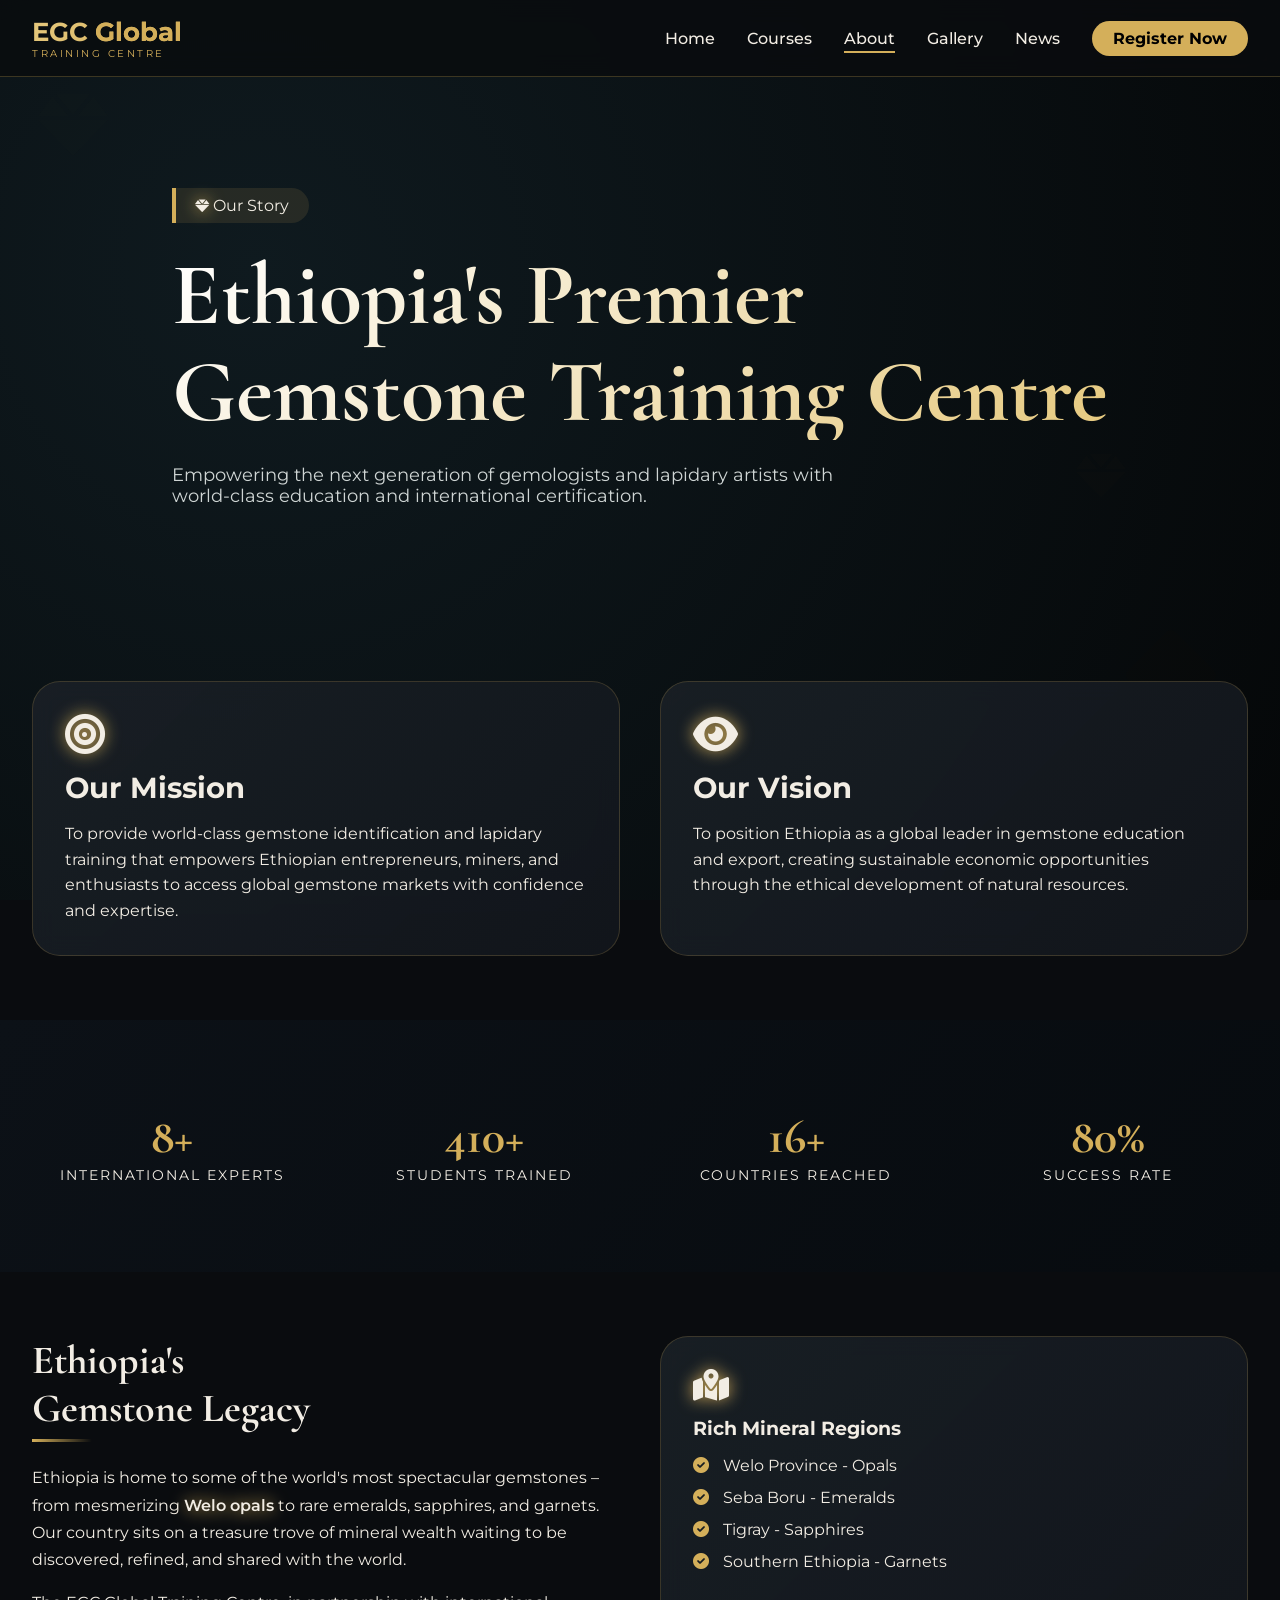
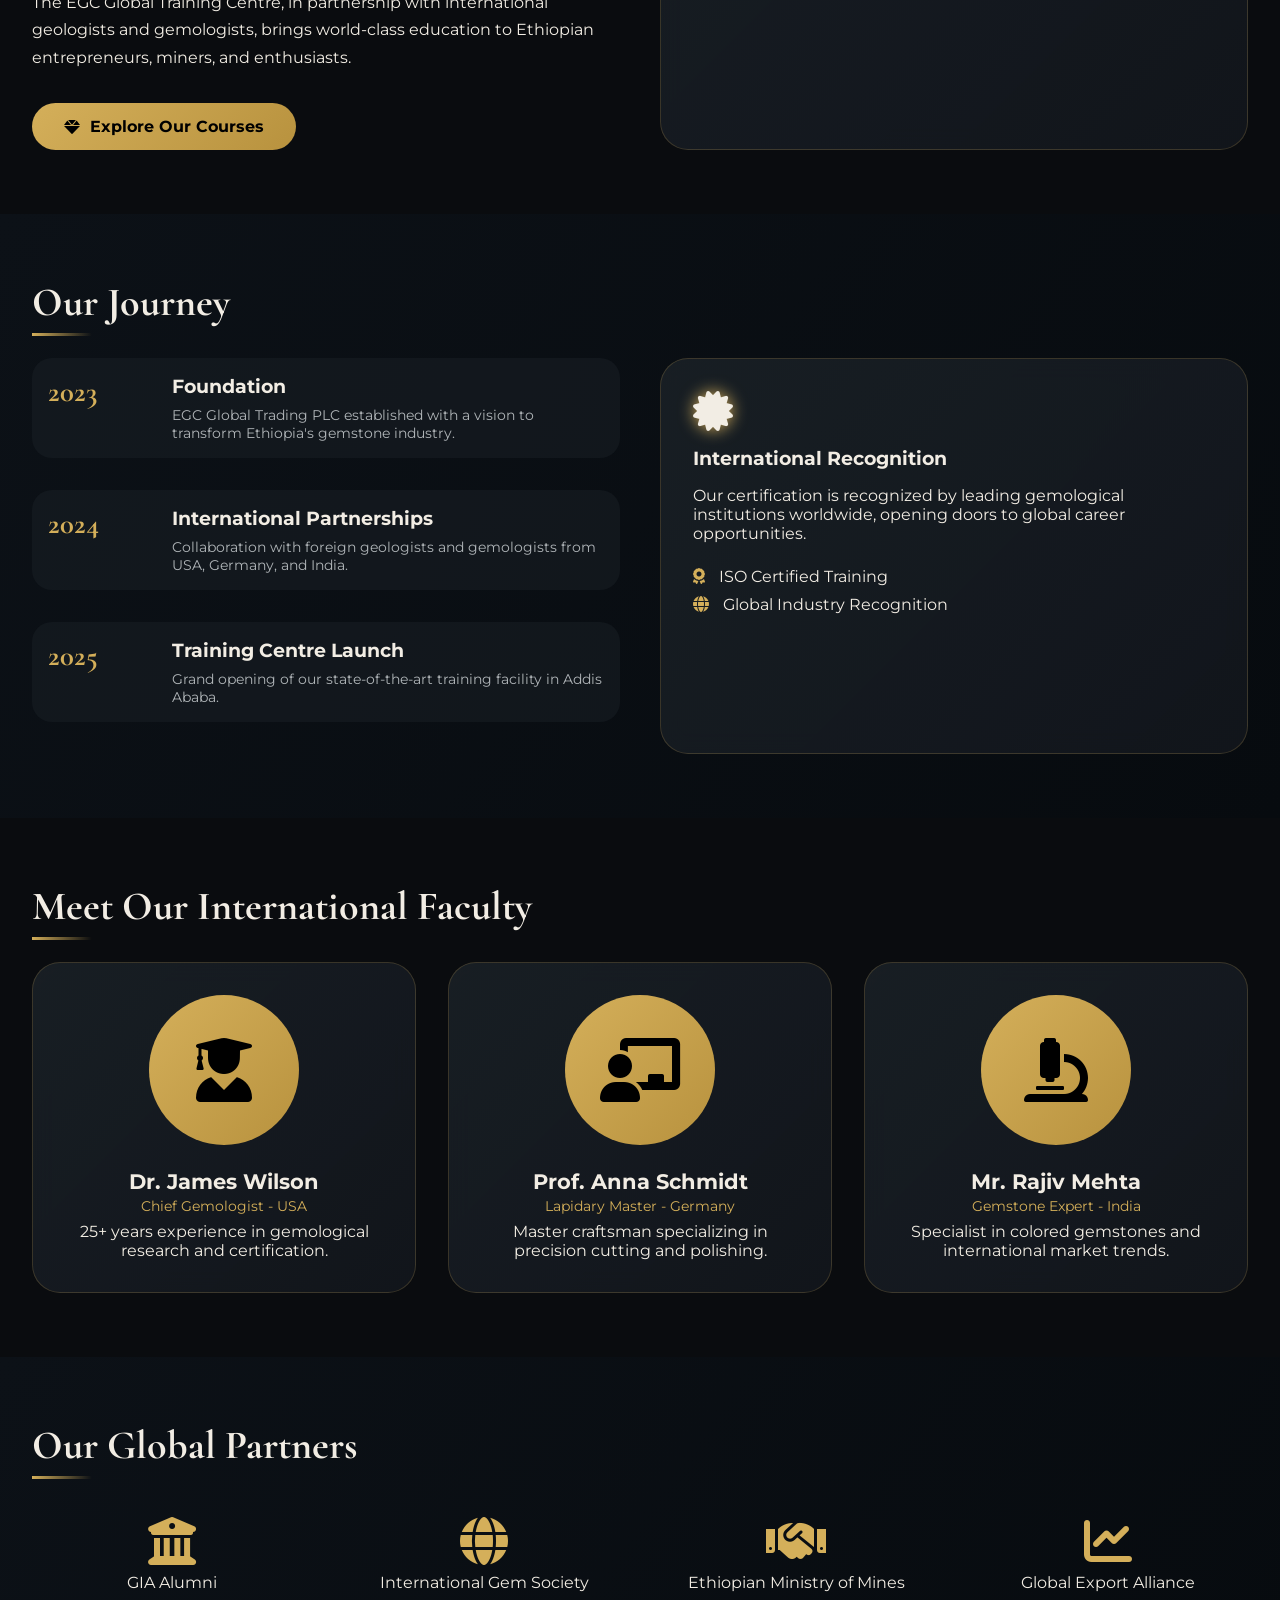
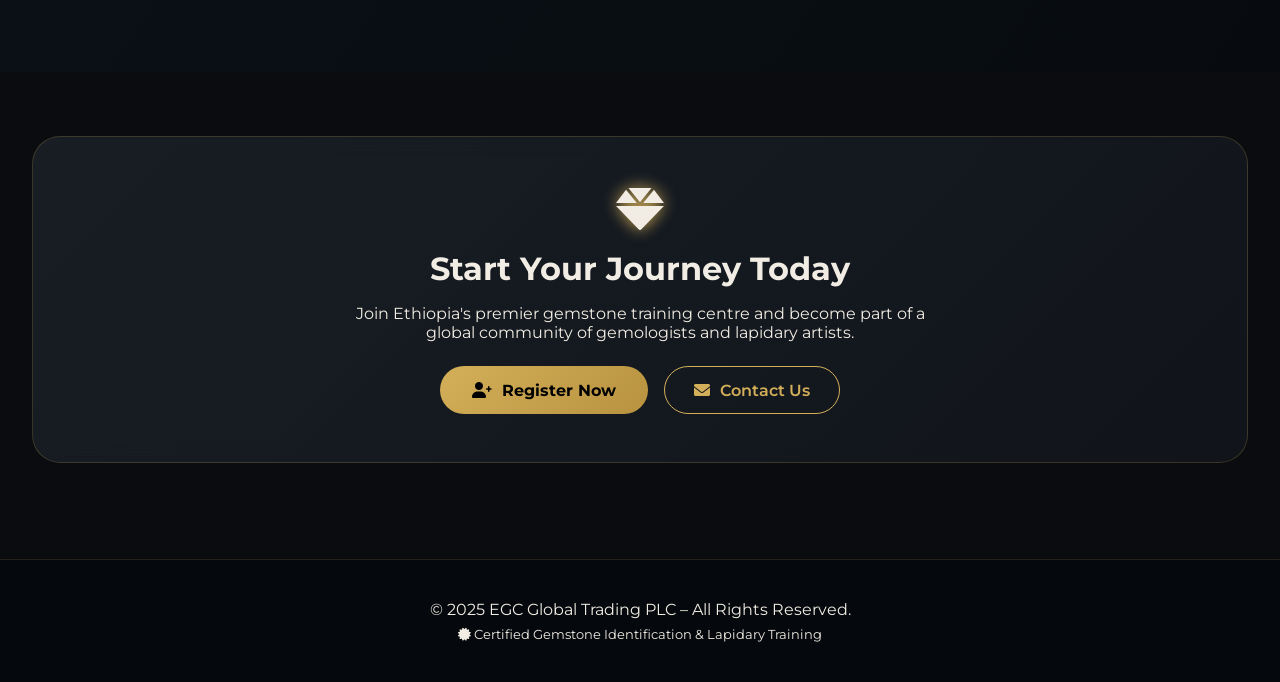
==== commit 2f74fa56: "Update about.html" ====
--- a/about.html
+++ b/about.html
@@ -3,8 +3,8 @@
 <head>
   <meta charset="UTF-8">
   <meta name="viewport" content="width=device-width, initial-scale=1.0, viewport-fit=cover">
-  <title>EGC Global | Premium Gemstone Training Centre Ethiopia</title>
-  <link href="https://fonts.googleapis.com/css2?family=Cormorant+Garamond:wght@300;400;500;600;700&family=Montserrat:wght@300;400;500;600;700;800&display=swap" rel="stylesheet">
+  <title>About Us | EGC Global - Ethiopia's Premier Gemstone Training Centre</title>
+  <link href="https://fonts.googleapis.com/css2?family=Cormorant+Garamond:wght@300;400;500;600;700;800&family=Montserrat:wght@300;400;500;600;700;800;900&display=swap" rel="stylesheet">
   <link rel="stylesheet" href="https://cdnjs.cloudflare.com/ajax/libs/font-awesome/6.0.0-beta3/css/all.min.css">
   <!-- AOS Animation Library -->
   <link href="https://unpkg.com/aos@2.3.1/dist/aos.css" rel="stylesheet">
@@ -12,8 +12,6 @@
     * { margin: 0; padding: 0; box-sizing: border-box; }
     
     :root {
-      --deep-teal: #0f1e24;
-      --charcoal: #121418;
       --gold: #d4af5a;
       --gold-light: #e6c97e;
       --gold-dark: #b8923e;
@@ -33,10 +31,10 @@
 
     /* Custom Scrollbar */
     ::-webkit-scrollbar { width: 6px; }
-    ::-webkit-scrollbar-track { background: var(--charcoal); }
+    ::-webkit-scrollbar-track { background: #121418; }
     ::-webkit-scrollbar-thumb { background: var(--gold); border-radius: 10px; }
 
-    /* ========== ANIMATED BACKGROUND ========== */
+    /* Animated Background */
     .animated-bg {
       position: fixed;
       top: 0;
@@ -52,7 +50,7 @@
       position: fixed;
       pointer-events: none;
       z-index: -1;
-      opacity: 0.15;
+      opacity: 0.12;
       animation: floatGem 20s infinite ease-in-out;
     }
     
@@ -61,30 +59,21 @@
       50% { transform: translateY(-30px) rotate(10deg); }
     }
     
-    /* Glowing Gemstone CSS */
-    .gem-icon {
+    /* Glowing Gem Icon */
+    .glowing-gem {
       display: inline-flex;
       align-items: center;
       justify-content: center;
-      position: relative;
-    }
-    
-    .gem-icon::before {
-      content: '';
-      position: absolute;
-      width: 100%;
-      height: 100%;
-      background: radial-gradient(circle, var(--glow) 0%, transparent 70%);
-      animation: pulseGlow 2s infinite;
-      border-radius: 50%;
-    }
-    
-    @keyframes pulseGlow {
-      0%, 100% { opacity: 0.3; transform: scale(1); }
-      50% { opacity: 0.8; transform: scale(1.3); }
-    }
-    
-    /* ========== PREMIUM CARD STYLES ========== */
+      filter: drop-shadow(0 0 8px var(--gold));
+      animation: gemPulse 2s infinite;
+    }
+    
+    @keyframes gemPulse {
+      0%, 100% { filter: drop-shadow(0 0 5px var(--gold)); transform: scale(1); }
+      50% { filter: drop-shadow(0 0 20px var(--gold)); transform: scale(1.05); }
+    }
+    
+    /* Premium Card Styles */
     .premium-card {
       background: linear-gradient(135deg, rgba(26, 32, 38, 0.9), rgba(18, 22, 28, 0.95));
       backdrop-filter: blur(12px);
@@ -103,7 +92,7 @@
       left: -100%;
       width: 100%;
       height: 100%;
-      background: linear-gradient(90deg, transparent, rgba(212, 175, 90, 0.1), transparent);
+      background: linear-gradient(90deg, transparent, rgba(212, 175, 90, 0.08), transparent);
       transition: left 0.6s ease;
     }
     
@@ -112,51 +101,39 @@
     }
     
     .premium-card:hover {
-      transform: translateY(-12px);
+      transform: translateY(-8px);
       border-color: var(--gold);
-      box-shadow: 0 25px 45px -12px rgba(212, 175, 90, 0.3), 0 0 20px rgba(212, 175, 90, 0.2);
-    }
-    
-    /* 3D Tilt Effect on Cards */
-    .tilt-card {
-      transition: transform 0.3s ease;
-    }
-    
-    .tilt-card:hover {
-      transform: perspective(1000px) rotateX(3deg) rotateY(3deg);
-    }
-    
-    /* Glowing Border Animation */
-    .glowing-border {
-      position: relative;
-      border-radius: 28px;
-    }
-    
-    .glowing-border::after {
-      content: '';
-      position: absolute;
-      top: -2px;
-      left: -2px;
-      right: -2px;
-      bottom: -2px;
-      background: linear-gradient(45deg, var(--gold), var(--gold-light), var(--gold), transparent);
-      border-radius: 30px;
-      z-index: -1;
-      opacity: 0;
-      transition: opacity 0.4s;
-    }
-    
-    .glowing-border:hover::after {
-      opacity: 0.5;
-      animation: borderGlow 1.5s infinite;
-    }
-    
-    @keyframes borderGlow {
-      0%, 100% { opacity: 0.3; }
-      50% { opacity: 0.8; }
-    }
-    
-    /* ========== NAVIGATION ========== */
+      box-shadow: 0 25px 45px -12px rgba(212, 175, 90, 0.3), 0 0 20px rgba(212, 175, 90, 0.15);
+    }
+    
+    /* Navigation */
+    .top-bar {
+      display: flex; justify-content: space-between; align-items: center;
+      padding: 1rem 2rem; background: rgba(10,12,15,0.85); backdrop-filter: blur(12px);
+      position: sticky; top: 0; z-index: 99; border-bottom: 1px solid rgba(212,175,90,0.25);
+      animation: slideDown 0.5s ease;
+    }
+    @keyframes slideDown {
+      from { transform: translateY(-100%); opacity: 0; }
+      to { transform: translateY(0); opacity: 1; }
+    }
+    .logo h1 { font-size: 1.6rem; background: linear-gradient(135deg, var(--gold-light), var(--gold)); -webkit-background-clip: text; background-clip: text; color: transparent; }
+    .logo p { font-size: 0.65rem; letter-spacing: 2.5px; color: var(--gold); }
+    .desktop-nav { display: none; gap: 2rem; align-items: center; }
+    .desktop-nav a { color: var(--ivory); text-decoration: none; font-weight: 500; transition: all 0.3s; position: relative; }
+    .desktop-nav a::after {
+      content: ''; position: absolute; bottom: -5px; left: 0; width: 0; height: 2px;
+      background: var(--gold); transition: width 0.3s;
+    }
+    .desktop-nav a:hover::after, .desktop-nav a.active::after { width: 100%; }
+    .desktop-nav a:hover { color: var(--gold); }
+    .register-btn { background: var(--gold); color: #000 !important; padding: 0.5rem 1.3rem; border-radius: 40px; font-weight: 700 !important; }
+    .register-btn::after { display: none; }
+    .menu-icon { font-size: 1.8rem; color: var(--gold); cursor: pointer; transition: transform 0.2s; }
+    .menu-icon:hover { transform: scale(1.1); }
+    @media (min-width: 992px) { .menu-icon { display: none; } .desktop-nav { display: flex; } }
+    
+    /* Side Navigation */
     .nav-overlay {
       position: fixed; top: 0; left: 0; width: 100%; height: 100%;
       background: rgba(10, 12, 15, 0.95); backdrop-filter: blur(12px);
@@ -172,180 +149,236 @@
       border-left: 2px solid var(--gold);
     }
     .side-nav.open { right: 0; }
-    .close-nav { background: none; border: none; color: var(--gold); font-size: 2rem; cursor: pointer; align-self: flex-end; transition: transform 0.2s; }
-    .close-nav:hover { transform: scale(1.1); }
-    .side-logo { margin-bottom: 2rem; text-align: center; border-bottom: 1px solid rgba(212,175,90,0.2); padding-bottom: 1rem; }
-    .side-logo h3 { font-size: 1.8rem; }
-    .side-logo h3 span { color: var(--gold); }
+    .close-nav { background: none; border: none; color: var(--gold); font-size: 2rem; cursor: pointer; align-self: flex-end; }
     .side-nav ul { list-style: none; flex: 1; }
     .side-nav li { margin: 1.5rem 0; }
-    .side-nav a { color: var(--ivory); text-decoration: none; font-size: 1.2rem; font-weight: 500; display: flex; align-items: center; gap: 14px; transition: all 0.25s; }
-    .side-nav a i { width: 28px; color: var(--gold); transition: transform 0.2s; }
+    .side-nav a { color: var(--ivory); text-decoration: none; font-size: 1.2rem; font-weight: 500; display: flex; align-items: center; gap: 14px; transition: 0.25s; }
+    .side-nav a i { width: 28px; color: var(--gold); }
     .side-nav a:hover { color: var(--gold); transform: translateX(8px); }
-    .side-nav a:hover i { transform: scale(1.1); }
     .side-footer { margin-top: auto; padding-top: 1.5rem; font-size: 0.75rem; color: #8d9a9e; border-top: 1px solid rgba(212,175,90,0.2); text-align: center; }
     
-    /* Top Bar */
-    .top-bar {
-      display: flex; justify-content: space-between; align-items: center;
-      padding: 1rem 2rem; background: rgba(10,12,15,0.85); backdrop-filter: blur(12px);
-      position: sticky; top: 0; z-index: 99; border-bottom: 1px solid rgba(212,175,90,0.25);
-      animation: slideDown 0.5s ease;
-    }
-    @keyframes slideDown {
-      from { transform: translateY(-100%); opacity: 0; }
-      to { transform: translateY(0); opacity: 1; }
-    }
-    .logo h1 { font-size: 1.6rem; background: linear-gradient(135deg, var(--gold-light), var(--gold)); -webkit-background-clip: text; background-clip: text; color: transparent; animation: fadeIn 1s; }
-    .logo p { font-size: 0.65rem; letter-spacing: 2.5px; color: var(--gold); }
-    .desktop-nav { display: none; gap: 2rem; align-items: center; }
-    .desktop-nav a { color: var(--ivory); text-decoration: none; font-weight: 500; transition: all 0.3s; position: relative; }
-    .desktop-nav a::after {
-      content: ''; position: absolute; bottom: -5px; left: 0; width: 0; height: 2px;
-      background: var(--gold); transition: width 0.3s;
-    }
-    .desktop-nav a:hover::after, .desktop-nav a.active::after { width: 100%; }
-    .desktop-nav a:hover { color: var(--gold); }
-    .register-btn { background: var(--gold); color: #000 !important; padding: 0.5rem 1.3rem; border-radius: 40px; font-weight: 700 !important; }
-    .register-btn::after { display: none; }
-    .menu-icon { font-size: 1.8rem; color: var(--gold); cursor: pointer; transition: transform 0.2s; }
-    .menu-icon:hover { transform: scale(1.1); }
-    @media (min-width: 992px) { .menu-icon { display: none; } .desktop-nav { display: flex; } }
+    /* Container */
+    .container { max-width: 1280px; margin: 0 auto; padding: 0 2rem; }
+    section { padding: 4rem 0; }
+    
+    /* Hero Section */
+    .about-hero {
+      min-height: 60vh;
+      display: flex;
+      align-items: center;
+      position: relative;
+      padding: 4rem 0;
+    }
+    .about-hero h1 {
+      font-family: 'Cormorant Garamond', serif;
+      font-size: clamp(3rem, 8vw, 5.5rem);
+      font-weight: 800;
+      line-height: 1.1;
+      background: linear-gradient(135deg, #fff, var(--gold-light));
+      -webkit-background-clip: text;
+      background-clip: text;
+      color: transparent;
+    }
+    .hero-badge {
+      display: inline-block;
+      background: rgba(212, 175, 90, 0.12);
+      border-left: 4px solid var(--gold);
+      padding: 0.5rem 1.2rem;
+      border-radius: 0 30px 30px 0;
+      margin-bottom: 1.5rem;
+    }
+    
+    /* Section Title */
+    .section-title {
+      font-size: 2.5rem;
+      font-weight: 700;
+      position: relative;
+      display: inline-block;
+      margin-bottom: 2rem;
+      font-family: 'Cormorant Garamond', serif;
+    }
+    .section-title:after {
+      content: '';
+      position: absolute;
+      bottom: -10px;
+      left: 0;
+      width: 60px;
+      height: 3px;
+      background: linear-gradient(90deg, var(--gold), transparent);
+    }
+    
+    /* Grid Layouts */
+    .grid-2 { display: grid; grid-template-columns: repeat(auto-fit, minmax(350px, 1fr)); gap: 2.5rem; }
+    .grid-3 { display: grid; grid-template-columns: repeat(auto-fit, minmax(280px, 1fr)); gap: 2rem; }
+    .grid-4 { display: grid; grid-template-columns: repeat(auto-fit, minmax(220px, 1fr)); gap: 2rem; }
+    
+    /* Stats Counter */
+    .stat-box {
+      text-align: center;
+      padding: 1.5rem;
+    }
+    .stat-number {
+      font-size: 3rem;
+      font-weight: 800;
+      color: var(--gold);
+      font-family: 'Cormorant Garamond', serif;
+    }
+    .stat-label {
+      font-size: 0.9rem;
+      text-transform: uppercase;
+      letter-spacing: 2px;
+    }
+    
+    /* Team Member Card */
+    .team-card {
+      text-align: center;
+      padding: 2rem;
+    }
+    .team-avatar {
+      width: 150px;
+      height: 150px;
+      margin: 0 auto 1.5rem;
+      background: linear-gradient(135deg, var(--gold), var(--gold-dark));
+      border-radius: 50%;
+      display: flex;
+      align-items: center;
+      justify-content: center;
+      font-size: 4rem;
+      color: #000;
+      transition: all 0.3s;
+    }
+    .team-card:hover .team-avatar {
+      transform: scale(1.05);
+      box-shadow: 0 0 30px rgba(212, 175, 90, 0.5);
+    }
+    .team-name {
+      font-size: 1.3rem;
+      font-weight: 700;
+      margin-bottom: 0.25rem;
+    }
+    .team-title {
+      color: var(--gold);
+      font-size: 0.85rem;
+      margin-bottom: 0.5rem;
+    }
+    
+    /* Milestone Timeline */
+    .timeline-item {
+      display: flex;
+      gap: 1.5rem;
+      margin-bottom: 2rem;
+      padding: 1rem;
+      background: rgba(26, 32, 38, 0.5);
+      border-radius: 20px;
+      transition: all 0.3s;
+    }
+    .timeline-item:hover {
+      background: rgba(26, 32, 38, 0.8);
+      transform: translateX(10px);
+    }
+    .timeline-year {
+      font-size: 1.8rem;
+      font-weight: 800;
+      color: var(--gold);
+      min-width: 100px;
+      font-family: 'Cormorant Garamond', serif;
+    }
+    .timeline-content h4 { font-size: 1.2rem; margin-bottom: 0.5rem; }
+    .timeline-content p { color: #b0b5b8; font-size: 0.9rem; }
+    
+    /* Partners Section */
+    .partner-item {
+      text-align: center;
+      padding: 1rem;
+      opacity: 0.7;
+      transition: all 0.3s;
+    }
+    .partner-item:hover {
+      opacity: 1;
+      transform: scale(1.05);
+    }
+    .partner-item i {
+      font-size: 3rem;
+      color: var(--gold);
+    }
     
     /* Buttons */
     .btn-gold {
       background: linear-gradient(135deg, var(--gold), var(--gold-dark));
-      color: #000; padding: 0.9rem 2rem; font-weight: 700; border: none;
-      border-radius: 40px; cursor: pointer; transition: all 0.3s;
-      text-decoration: none; display: inline-flex; align-items: center; gap: 10px;
-      position: relative; overflow: hidden;
-    }
-    .btn-gold::before {
-      content: ''; position: absolute; top: 0; left: -100%; width: 100%; height: 100%;
-      background: linear-gradient(90deg, transparent, rgba(255,255,255,0.3), transparent);
-      transition: left 0.5s;
-    }
-    .btn-gold:hover::before { left: 100%; }
-    .btn-gold:hover { transform: translateY(-3px); box-shadow: 0 10px 25px -8px rgba(212,175,90,0.5); }
+      color: #000;
+      padding: 0.9rem 2rem;
+      font-weight: 700;
+      border: none;
+      border-radius: 40px;
+      cursor: pointer;
+      transition: all 0.3s;
+      text-decoration: none;
+      display: inline-flex;
+      align-items: center;
+      gap: 10px;
+    }
+    .btn-gold:hover {
+      transform: translateY(-3px);
+      box-shadow: 0 10px 25px -8px rgba(212, 175, 90, 0.5);
+    }
     .btn-outline {
-      background: transparent; border: 1.5px solid var(--gold); color: var(--gold);
-      padding: 0.9rem 2rem; border-radius: 40px; font-weight: 600; cursor: pointer;
-      transition: all 0.3s; text-decoration: none; display: inline-flex; align-items: center; gap: 10px;
-    }
-    .btn-outline:hover { background: var(--gold); color: #000; transform: translateY(-3px); box-shadow: 0 10px 25px -8px rgba(212,175,90,0.3); }
-    
-    /* Hero Section */
-    .hero {
-      min-height: 90vh; display: flex; align-items: center; position: relative;
-      padding: 3rem 2rem; overflow: hidden;
-    }
-    .hero::before {
-      content: ''; position: absolute; inset: 0;
-      background: url('data:image/svg+xml;utf8,<svg xmlns="http://www.w3.org/2000/svg" viewBox="0 0 24 24" fill="none" stroke="%23d4af5a" stroke-width="0.3" opacity="0.08"><path d="M12 2L2 7l10 5 10-5-10-5zM2 17l10 5 10-5M2 12l10 5 10-5"/></svg>') repeat;
-      animation: bgMove 30s linear infinite;
-    }
-    @keyframes bgMove {
-      from { background-position: 0 0; }
-      to { background-position: 100px 100px; }
-    }
-    .hero-container { max-width: 1300px; margin: 0 auto; width: 100%; position: relative; z-index: 2; }
-    .hero h2 {
-      font-family: 'Cormorant Garamond', serif;
-      font-size: clamp(2.5rem, 7vw, 5rem);
-      font-weight: 800; line-height: 1.15;
-      background: linear-gradient(135deg, #fff, var(--gold-light));
-      -webkit-background-clip: text; background-clip: text; color: transparent;
-      animation: fadeInUp 0.8s ease;
-    }
-    @keyframes fadeInUp {
-      from { opacity: 0; transform: translateY(30px); }
-      to { opacity: 1; transform: translateY(0); }
-    }
-    .hero-badge {
-      display: inline-block; background: rgba(212,175,90,0.12);
-      backdrop-filter: blur(4px); border-left: 3px solid var(--gold);
-      padding: 0.5rem 1.2rem; border-radius: 0 30px 30px 0;
-      margin-bottom: 1.5rem; animation: fadeInLeft 0.6s ease;
-    }
-    @keyframes fadeInLeft {
-      from { opacity: 0; transform: translateX(-30px); }
-      to { opacity: 1; transform: translateX(0); }
-    }
-    
-    /* Container */
-    .container { max-width: 1280px; margin: 0 auto; padding: 0 2rem; }
-    section { padding: 5rem 0; }
-    .grid-2 { display: grid; grid-template-columns: repeat(auto-fit, minmax(320px, 1fr)); gap: 2rem; }
-    .grid-3 { display: grid; grid-template-columns: repeat(auto-fit, minmax(280px, 1fr)); gap: 2rem; }
-    
-    /* Section Title with Animation */
-    .section-title {
-      font-size: 2.8rem; font-weight: 700; position: relative;
-      display: inline-block; margin-bottom: 2rem;
-    }
-    .section-title:after {
-      content: ''; position: absolute; bottom: -10px; left: 0;
-      width: 60px; height: 3px; background: linear-gradient(90deg, var(--gold), transparent);
-      animation: expandWidth 0.6s ease;
-    }
-    @keyframes expandWidth {
-      from { width: 0; }
-      to { width: 60px; }
-    }
-    
-    /* News Card */
-    .news-card {
-      background: var(--card-bg); backdrop-filter: blur(8px);
-      border-radius: 20px; overflow: hidden; transition: all 0.4s;
-      cursor: pointer; position: relative;
-    }
-    .news-card:hover { transform: translateY(-8px) scale(1.02); box-shadow: 0 20px 35px -12px rgba(212,175,90,0.3); }
-    .news-image { width: 100%; height: 180px; background-size: cover; background-position: center; position: relative; transition: transform 0.5s; }
-    .news-card:hover .news-image { transform: scale(1.05); }
-    .event-badge { position: absolute; top: 12px; right: 12px; background: var(--gold); color: #000; padding: 0.2rem 0.7rem; border-radius: 20px; font-size: 0.7rem; font-weight: bold; }
-    .news-content { padding: 1.2rem; }
-    .news-date { font-size: 0.7rem; color: var(--gold); margin-bottom: 0.5rem; }
-    .news-title { font-size: 1.1rem; margin-bottom: 0.5rem; }
-    .news-excerpt { font-size: 0.85rem; color: #b0b5b8; }
-    
-    /* Glowing Gem Icon */
-    .glowing-gem {
-      font-size: 2.5rem;
+      background: transparent;
+      border: 1.5px solid var(--gold);
       color: var(--gold);
-      filter: drop-shadow(0 0 10px var(--gold));
-      animation: gemPulse 2s infinite;
-      display: inline-block;
-    }
-    @keyframes gemPulse {
-      0%, 100% { filter: drop-shadow(0 0 5px var(--gold)); transform: scale(1); }
-      50% { filter: drop-shadow(0 0 20px var(--gold)); transform: scale(1.05); }
-    }
-    
-    footer { background: #05080c; text-align: center; padding: 2rem; border-top: 1px solid rgba(212,175,90,0.15); }
-    
-    @media (max-width: 768px) { .container { padding: 0 1.2rem; } section { padding: 3rem 0; } .section-title { font-size: 2rem; } .hero { padding: 2rem 1.2rem; } }
+      padding: 0.8rem 1.8rem;
+      border-radius: 40px;
+      font-weight: 600;
+      cursor: pointer;
+      transition: all 0.3s;
+      text-decoration: none;
+      display: inline-flex;
+      align-items: center;
+      gap: 10px;
+    }
+    .btn-outline:hover {
+      background: var(--gold);
+      color: #000;
+      transform: translateY(-3px);
+    }
+    
+    footer {
+      background: #05080c;
+      text-align: center;
+      padding: 2.5rem;
+      border-top: 1px solid rgba(212, 175, 90, 0.15);
+      margin-top: 2rem;
+    }
+    
+    @media (max-width: 768px) {
+      .container { padding: 0 1.2rem; }
+      section { padding: 2.5rem 0; }
+      .section-title { font-size: 2rem; }
+      .grid-2, .grid-3, .grid-4 { grid-template-columns: 1fr; }
+      .timeline-item { flex-direction: column; gap: 0.5rem; }
+      .timeline-year { min-width: auto; }
+    }
   </style>
 </head>
 <body>
 
-<!-- Animated Background with Floating Gemstones -->
+<!-- Animated Background -->
 <div class="animated-bg"></div>
-<div class="floating-gem" style="top: 10%; left: 5%; animation-duration: 25s;">
-  <i class="fas fa-gem" style="font-size: 60px; color: var(--gold); opacity: 0.1;"></i>
+<div class="floating-gem" style="top: 10%; left: 3%; animation-duration: 25s;">
+  <i class="fas fa-gem" style="font-size: 70px; color: var(--gold); opacity: 0.1;"></i>
 </div>
-<div class="floating-gem" style="bottom: 15%; right: 8%; animation-duration: 18s; animation-delay: 2s;">
-  <i class="fas fa-gem" style="font-size: 80px; color: var(--gold); opacity: 0.08;"></i>
+<div class="floating-gem" style="bottom: 20%; right: 5%; animation-duration: 18s;">
+  <i class="fas fa-diamond" style="font-size: 90px; color: var(--gold); opacity: 0.08;"></i>
 </div>
-<div class="floating-gem" style="top: 40%; right: 15%; animation-duration: 30s; animation-delay: 5s;">
-  <i class="fas fa-diamond" style="font-size: 50px; color: var(--gold-light); opacity: 0.1;"></i>
+<div class="floating-gem" style="top: 50%; right: 12%; animation-duration: 30s; animation-delay: 3s;">
+  <i class="fas fa-gem" style="font-size: 50px; color: var(--gold-light); opacity: 0.1;"></i>
 </div>
 
 <div class="top-bar">
   <div class="logo"><h1>EGC <span style="color:var(--gold);">Global</span></h1><p>TRAINING CENTRE</p></div>
   <div class="desktop-nav">
-    <a href="index.html" class="active">Home</a>
+    <a href="index.html">Home</a>
     <a href="courses.html">Courses</a>
-    <a href="about.html">About</a>
+    <a href="about.html" class="active">About</a>
     <a href="gallery.html">Gallery</a>
     <a href="news.html">News</a>
     <a href="register.html" class="register-btn">Register Now</a>
@@ -369,75 +402,210 @@
   <div class="side-footer"><i class="fas fa-certificate"></i> Foreign Geologists<br>© 2025 EGC Global</div>
 </div>
 
-<section class="hero">
-  <div class="hero-container">
-    <div class="hero-badge" data-aos="fade-right"><i class="fas fa-chalkboard-user glowing-gem" style="font-size: 1rem;"></i> Grand Opening Soon – Join the Journey</div>
-    <h2 data-aos="fade-up" data-aos-delay="100">Unlock Ethiopia's<br>Mineral & Gemstone Wealth</h2>
-    <p style="font-size: 1.1rem; max-width: 600px; margin: 1.5rem 0; color: #cfd5d4;" data-aos="fade-up" data-aos-delay="200">Foreign geologists, world-class certified instructors, and state-of-the-art lapidary facilities. Become a certified gemologist and export Ethiopian treasures globally.</p>
-    <div style="display: flex; gap: 1rem; flex-wrap: wrap;" data-aos="fade-up" data-aos-delay="300">
-      <a href="register.html" class="btn-gold"><i class="fas fa-graduation-cap glowing-gem" style="font-size: 1rem;"></i> Enroll Now</a>
-      <a href="courses.html" class="btn-outline"><i class="fas fa-book-open"></i> Explore Courses</a>
-    </div>
-  </div>
-</section>
-
+<!-- Hero Section -->
+<section class="about-hero">
+  <div class="container">
+    <div class="hero-badge" data-aos="fade-right">
+      <i class="fas fa-gem glowing-gem" style="font-size: 0.9rem;"></i> Our Story
+    </div>
+    <h1 data-aos="fade-up" data-aos-delay="100">Ethiopia's Premier<br>Gemstone Training Centre</h1>
+    <p style="font-size: 1.1rem; max-width: 700px; margin-top: 1.5rem; color: #cfd5d4;" data-aos="fade-up" data-aos-delay="200">
+      Empowering the next generation of gemologists and lapidary artists with world-class education and international certification.
+    </p>
+  </div>
+</section>
+
+<!-- Mission & Vision -->
 <section>
   <div class="container">
-    <h2 class="section-title" data-aos="fade-right">Why Choose EGC Global</h2>
-    <div class="grid-3" style="margin-top: 2rem;">
-      <div class="premium-card" data-aos="fade-up" data-aos-delay="100">
-        <i class="fas fa-chalkboard-user glowing-gem" style="font-size: 2.5rem;"></i>
-        <h3 style="margin: 1rem 0;">International Faculty</h3>
-        <p>Foreign geologists and certified gemologists share cutting-edge industry knowledge.</p>
-      </div>
-      <div class="premium-card" data-aos="fade-up" data-aos-delay="200">
-        <i class="fas fa-microscope glowing-gem" style="font-size: 2.5rem;"></i>
-        <h3 style="margin: 1rem 0;">Modern Gem Lab</h3>
-        <p>State-of-the-art equipment for gemstone identification and certification.</p>
-      </div>
-      <div class="premium-card" data-aos="fade-up" data-aos-delay="300">
-        <i class="fas fa-gem glowing-gem" style="font-size: 2.5rem;"></i>
-        <h3 style="margin: 1rem 0;">Export Ready</h3>
-        <p>Get direct pathways into the international gemstone export business.</p>
-      </div>
-    </div>
-  </div>
-</section>
-
+    <div class="grid-2">
+      <div class="premium-card" data-aos="fade-right">
+        <i class="fas fa-bullseye glowing-gem" style="font-size: 2.5rem; margin-bottom: 1rem;"></i>
+        <h2 style="font-size: 1.8rem; margin-bottom: 1rem;">Our Mission</h2>
+        <p style="line-height: 1.6;">To provide world-class gemstone identification and lapidary training that empowers Ethiopian entrepreneurs, miners, and enthusiasts to access global gemstone markets with confidence and expertise.</p>
+      </div>
+      <div class="premium-card" data-aos="fade-left">
+        <i class="fas fa-eye glowing-gem" style="font-size: 2.5rem; margin-bottom: 1rem;"></i>
+        <h2 style="font-size: 1.8rem; margin-bottom: 1rem;">Our Vision</h2>
+        <p style="line-height: 1.6;">To position Ethiopia as a global leader in gemstone education and export, creating sustainable economic opportunities through the ethical development of natural resources.</p>
+      </div>
+    </div>
+  </div>
+</section>
+
+<!-- Stats Counter Section -->
 <section style="background: linear-gradient(125deg, #0c1117, #070b0f);">
   <div class="container">
-    <h2 class="section-title" data-aos="fade-right">Latest News & Events</h2>
-    <div id="newsPreview" class="grid-2"></div>
-    <div style="text-align: center; margin-top: 2rem;" data-aos="fade-up">
-      <a href="news.html" class="btn-outline">View All News <i class="fas fa-arrow-right"></i></a>
-    </div>
-  </div>
-</section>
-
+    <div class="grid-4">
+      <div class="stat-box" data-aos="zoom-in" data-aos-delay="100">
+        <div class="stat-number"><span class="counter" data-target="10">0</span>+</div>
+        <div class="stat-label">International Experts</div>
+      </div>
+      <div class="stat-box" data-aos="zoom-in" data-aos-delay="200">
+        <div class="stat-number"><span class="counter" data-target="500">0</span>+</div>
+        <div class="stat-label">Students Trained</div>
+      </div>
+      <div class="stat-box" data-aos="zoom-in" data-aos-delay="300">
+        <div class="stat-number"><span class="counter" data-target="20">0</span>+</div>
+        <div class="stat-label">Countries Reached</div>
+      </div>
+      <div class="stat-box" data-aos="zoom-in" data-aos-delay="400">
+        <div class="stat-number"><span class="counter" data-target="98">0</span>%</div>
+        <div class="stat-label">Success Rate</div>
+      </div>
+    </div>
+  </div>
+</section>
+
+<!-- Ethiopia's Gemstone Wealth -->
 <section>
   <div class="container">
     <div class="grid-2">
       <div data-aos="fade-right">
-        <h2 class="section-title">Get In Touch</h2>
-        <p style="margin: 1rem 0;"><i class="fas fa-phone glowing-gem" style="font-size: 1.2rem;"></i> <strong>+251 928 11 11 44</strong> / <strong>+251 928 33 33 88</strong></p>
-        <p><i class="fas fa-map-marker-alt glowing-gem" style="font-size: 1.2rem;"></i> Infront Of British Embassy, Birhanu Tefera Building 2nd Floor, Addis Ababa</p>
-        <a href="contact.html" class="btn-gold" style="margin-top: 1.5rem; display: inline-block;">Contact Us</a>
+        <h2 class="section-title">Ethiopia's<br>Gemstone Legacy</h2>
+        <p style="line-height: 1.7; margin-bottom: 1rem;">Ethiopia is home to some of the world's most spectacular gemstones – from mesmerizing <strong class="glowing-gem" style="font-weight: 600;">Welo opals</strong> to rare emeralds, sapphires, and garnets. Our country sits on a treasure trove of mineral wealth waiting to be discovered, refined, and shared with the world.</p>
+        <p style="line-height: 1.7; margin-bottom: 1rem;">The EGC Global Training Centre, in partnership with international geologists and gemologists, brings world-class education to Ethiopian entrepreneurs, miners, and enthusiasts.</p>
+        <a href="courses.html" class="btn-gold" style="margin-top: 1rem;"><i class="fas fa-gem"></i> Explore Our Courses</a>
       </div>
       <div class="premium-card" data-aos="fade-left">
-        <h3><i class="fas fa-clock glowing-gem"></i> Opening Hours</h3>
-        <p style="margin-top: 1rem;">Monday - Friday: 9:00 AM - 5:30 PM<br>Saturday: 10:00 AM - 2:00 PM</p>
-        <p style="margin-top: 1rem;"><strong>Grand Opening Week:</strong> Extended hours + Free Orientation</p>
-      </div>
-    </div>
-  </div>
-</section>
-
-<footer><p>© 2025 EGC Global Trading PLC – All Rights Reserved.</p><p style="margin-top: 0.5rem; font-size: 0.8rem;"><i class="fas fa-certificate"></i> Certified Gemstone Identification & Lapidary Training</p></footer>
+        <i class="fas fa-map-marked-alt glowing-gem" style="font-size: 2rem; margin-bottom: 1rem;"></i>
+        <h3>Rich Mineral Regions</h3>
+        <ul style="margin-top: 1rem; list-style: none;">
+          <li style="margin-bottom: 0.8rem;"><i class="fas fa-check-circle" style="color: var(--gold); margin-right: 10px;"></i> Welo Province - Opals</li>
+          <li style="margin-bottom: 0.8rem;"><i class="fas fa-check-circle" style="color: var(--gold); margin-right: 10px;"></i> Seba Boru - Emeralds</li>
+          <li style="margin-bottom: 0.8rem;"><i class="fas fa-check-circle" style="color: var(--gold); margin-right: 10px;"></i> Tigray - Sapphires</li>
+          <li style="margin-bottom: 0.8rem;"><i class="fas fa-check-circle" style="color: var(--gold); margin-right: 10px;"></i> Southern Ethiopia - Garnets</li>
+        </ul>
+      </div>
+    </div>
+  </div>
+</section>
+
+<!-- Our Journey Timeline -->
+<section style="background: linear-gradient(125deg, #0c1117, #070b0f);">
+  <div class="container">
+    <h2 class="section-title" data-aos="fade-right">Our Journey</h2>
+    <div class="grid-2">
+      <div>
+        <div class="timeline-item" data-aos="fade-up" data-aos-delay="100">
+          <div class="timeline-year">2023</div>
+          <div class="timeline-content">
+            <h4>Foundation</h4>
+            <p>EGC Global Trading PLC established with a vision to transform Ethiopia's gemstone industry.</p>
+          </div>
+        </div>
+        <div class="timeline-item" data-aos="fade-up" data-aos-delay="200">
+          <div class="timeline-year">2024</div>
+          <div class="timeline-content">
+            <h4>International Partnerships</h4>
+            <p>Collaboration with foreign geologists and gemologists from USA, Germany, and India.</p>
+          </div>
+        </div>
+        <div class="timeline-item" data-aos="fade-up" data-aos-delay="300">
+          <div class="timeline-year">2025</div>
+          <div class="timeline-content">
+            <h4>Training Centre Launch</h4>
+            <p>Grand opening of our state-of-the-art training facility in Addis Ababa.</p>
+          </div>
+        </div>
+      </div>
+      <div class="premium-card" data-aos="fade-left">
+        <i class="fas fa-certificate glowing-gem" style="font-size: 2.5rem; margin-bottom: 1rem;"></i>
+        <h3>International Recognition</h3>
+        <p style="margin-top: 1rem;">Our certification is recognized by leading gemological institutions worldwide, opening doors to global career opportunities.</p>
+        <div style="margin-top: 1.5rem;">
+          <i class="fas fa-award" style="color: var(--gold); margin-right: 10px;"></i> ISO Certified Training<br>
+          <i class="fas fa-globe" style="color: var(--gold); margin-right: 10px; margin-top: 10px;"></i> Global Industry Recognition
+        </div>
+      </div>
+    </div>
+  </div>
+</section>
+
+<!-- Our Expert Team -->
+<section>
+  <div class="container">
+    <h2 class="section-title" data-aos="fade-right">Meet Our International Faculty</h2>
+    <div class="grid-3">
+      <div class="premium-card team-card" data-aos="fade-up" data-aos-delay="100">
+        <div class="team-avatar">
+          <i class="fas fa-user-graduate"></i>
+        </div>
+        <h3 class="team-name">Dr. James Wilson</h3>
+        <p class="team-title">Chief Gemologist - USA</p>
+        <p>25+ years experience in gemological research and certification.</p>
+      </div>
+      <div class="premium-card team-card" data-aos="fade-up" data-aos-delay="200">
+        <div class="team-avatar">
+          <i class="fas fa-chalkboard-user"></i>
+        </div>
+        <h3 class="team-name">Prof. Anna Schmidt</h3>
+        <p class="team-title">Lapidary Master - Germany</p>
+        <p>Master craftsman specializing in precision cutting and polishing.</p>
+      </div>
+      <div class="premium-card team-card" data-aos="fade-up" data-aos-delay="300">
+        <div class="team-avatar">
+          <i class="fas fa-microscope"></i>
+        </div>
+        <h3 class="team-name">Mr. Rajiv Mehta</h3>
+        <p class="team-title">Gemstone Expert - India</p>
+        <p>Specialist in colored gemstones and international market trends.</p>
+      </div>
+    </div>
+  </div>
+</section>
+
+<!-- Our Partners -->
+<section style="background: linear-gradient(125deg, #0c1117, #070b0f);">
+  <div class="container">
+    <h2 class="section-title" data-aos="fade-right">Our Global Partners</h2>
+    <div class="grid-4">
+      <div class="partner-item" data-aos="zoom-in" data-aos-delay="100">
+        <i class="fas fa-university"></i>
+        <p style="margin-top: 0.5rem;">GIA Alumni</p>
+      </div>
+      <div class="partner-item" data-aos="zoom-in" data-aos-delay="200">
+        <i class="fas fa-globe"></i>
+        <p style="margin-top: 0.5rem;">International Gem Society</p>
+      </div>
+      <div class="partner-item" data-aos="zoom-in" data-aos-delay="300">
+        <i class="fas fa-handshake"></i>
+        <p style="margin-top: 0.5rem;">Ethiopian Ministry of Mines</p>
+      </div>
+      <div class="partner-item" data-aos="zoom-in" data-aos-delay="400">
+        <i class="fas fa-chart-line"></i>
+        <p style="margin-top: 0.5rem;">Global Export Alliance</p>
+      </div>
+    </div>
+  </div>
+</section>
+
+<!-- CTA Section -->
+<section>
+  <div class="container">
+    <div class="premium-card" style="text-align: center; padding: 3rem;" data-aos="zoom-in">
+      <i class="fas fa-gem glowing-gem" style="font-size: 3rem; margin-bottom: 1rem;"></i>
+      <h2 style="font-size: 2rem; margin-bottom: 1rem;">Start Your Journey Today</h2>
+      <p style="max-width: 600px; margin: 0 auto 1.5rem;">Join Ethiopia's premier gemstone training centre and become part of a global community of gemologists and lapidary artists.</p>
+      <div style="display: flex; gap: 1rem; justify-content: center; flex-wrap: wrap;">
+        <a href="register.html" class="btn-gold"><i class="fas fa-user-plus"></i> Register Now</a>
+        <a href="contact.html" class="btn-outline"><i class="fas fa-envelope"></i> Contact Us</a>
+      </div>
+    </div>
+  </div>
+</section>
+
+<footer>
+  <p>© 2025 EGC Global Trading PLC – All Rights Reserved.</p>
+  <p style="margin-top: 0.5rem; font-size: 0.8rem;">
+    <i class="fas fa-certificate"></i> Certified Gemstone Identification & Lapidary Training
+  </p>
+</footer>
 
 <script src="https://unpkg.com/aos@2.3.1/dist/aos.js"></script>
 <script>
   AOS.init({ duration: 800, once: true, offset: 50 });
-  
+
   // Mobile Navigation
   const menuToggle = document.getElementById('menuToggle');
   const sideNav = document.getElementById('sideNav');
@@ -450,44 +618,38 @@
   if (navOverlay) navOverlay.addEventListener('click', closeNav);
   document.querySelectorAll('.side-nav a').forEach(link => link.addEventListener('click', closeNav));
 
-  // PLACEHOLDER DATA INITIALIZATION
-  (function initPlaceholderData() {
-    let existingNews = localStorage.getItem('egc_news');
-    if (!existingNews || JSON.parse(existingNews).length === 0) {
-      const placeholderNews = [
-        { id: 1001, title: "🎉 GRAND OPENING - EGC Global Training Centre", type: "event", image: "https://images.unsplash.com/photo-1517457373958-b7bdd4587205?w=800&h=400&fit=crop", excerpt: "Join us for the official inauguration of Ethiopia's premier gemstone training facility on June 28, 2025.", content: "<p>We are thrilled to announce the grand opening of EGC Global Training Centre!</p>", date: "2025-06-28T10:00:00.000Z", eventDate: "June 28, 2025", eventTime: "10:00 AM - 4:00 PM", eventLocation: "Infront of British Embassy, Addis Ababa" },
-        { id: 1002, title: "🌟 Foreign Geologists Arrive in Addis Ababa", type: "announcement", image: "https://images.unsplash.com/photo-1522071820081-009f0129c71c?w=800&h=400&fit=crop", excerpt: "International gemology experts from USA, Germany, and India have arrived.", content: "<p>We warmly welcome our international faculty members.</p>", date: "2025-06-20T00:00:00.000Z" },
-        { id: 1003, title: "📅 Free Orientation Week - July 1-5, 2025", type: "event", image: "https://images.unsplash.com/photo-1523580494863-6f3031224c94?w=800&h=400&fit=crop", excerpt: "Experience our facilities during our free orientation week.", content: "<p>Prospective students are invited to attend our free orientation week.</p>", date: "2025-06-15T00:00:00.000Z", eventDate: "July 1-5, 2025", eventTime: "9:00 AM - 5:00 PM", eventLocation: "EGC Global Training Centre" },
-        { id: 1004, title: "Ethiopian Opals: Global Demand Rising 40%", type: "announcement", image: "https://images.unsplash.com/photo-1584308666744-24d5c474f2ae?w=800&h=400&fit=crop", excerpt: "Market report shows significant increase in demand for Ethiopian opals.", content: "<p>The global gemstone market is seeing unprecedented interest.</p>", date: "2025-06-10T00:00:00.000Z" }
-      ];
-      localStorage.setItem('egc_news', JSON.stringify(placeholderNews));
-    }
-    let existingRegistrations = localStorage.getItem('egc_registrations');
-    if (!existingRegistrations || JSON.parse(existingRegistrations).length === 0) {
-      localStorage.setItem('egc_registrations', JSON.stringify([]));
-    }
-  })();
-
-  // Load preview news
-  function loadNewsPreview() {
-    const news = JSON.parse(localStorage.getItem('egc_news') || '[]');
-    const previewDiv = document.getElementById('newsPreview');
-    if (news.length === 0) { previewDiv.innerHTML = '<div class="card"><p>No news yet. Check back soon!</p></div>'; return; }
-    const latestNews = [...news].reverse().slice(0, 4);
-    previewDiv.innerHTML = latestNews.map(n => `
-      <div class="news-card" onclick="location.href='news-detail.html?id=${n.id}'">
-        <div class="news-image" style="background-image: url('${n.image || 'https://placehold.co/800x400/2c3e50/d4af5a?text=' + encodeURIComponent(n.title)}'); background-size: cover;">
-          ${n.type === 'event' ? '<div class="event-badge"><i class="fas fa-calendar-alt"></i> EVENT</div>' : ''}
-        </div>
-        <div class="news-content">
-          <div class="news-date"><i class="far fa-calendar-alt"></i> ${new Date(n.date).toLocaleDateString()}</div>
-          <h3 class="news-title">${n.title.length > 50 ? n.title.substring(0, 50) + '...' : n.title}</h3>
-          <p class="news-excerpt">${(n.excerpt || n.content.substring(0, 80))}...</p>
-        </div>
-      </div>
-    `).join('');
+  // Counter Animation
+  function animateCounter(element, target) {
+    let current = 0;
+    const increment = target / 50;
+    const timer = setInterval(() => {
+      current += increment;
+      if (current >= target) {
+        element.textContent = target;
+        clearInterval(timer);
+      } else {
+        element.textContent = Math.floor(current);
+      }
+    }, 30);
   }
-  loadNewsPreview();
+
+  // Intersection Observer for counters
+  const observerOptions = { threshold: 0.5 };
+  const observer = new IntersectionObserver((entries) => {
+    entries.forEach(entry => {
+      if (entry.isIntersecting) {
+        const counters = entry.target.querySelectorAll('.counter');
+        counters.forEach(counter => {
+          const target = parseInt(counter.getAttribute('data-target'));
+          animateCounter(counter, target);
+        });
+        observer.unobserve(entry.target);
+      }
+    });
+  }, observerOptions);
+
+  const statsSection = document.querySelector('.stats-grid, .grid-4');
+  if (statsSection) observer.observe(statsSection.parentElement);
 </script>
 </body>
 </html>
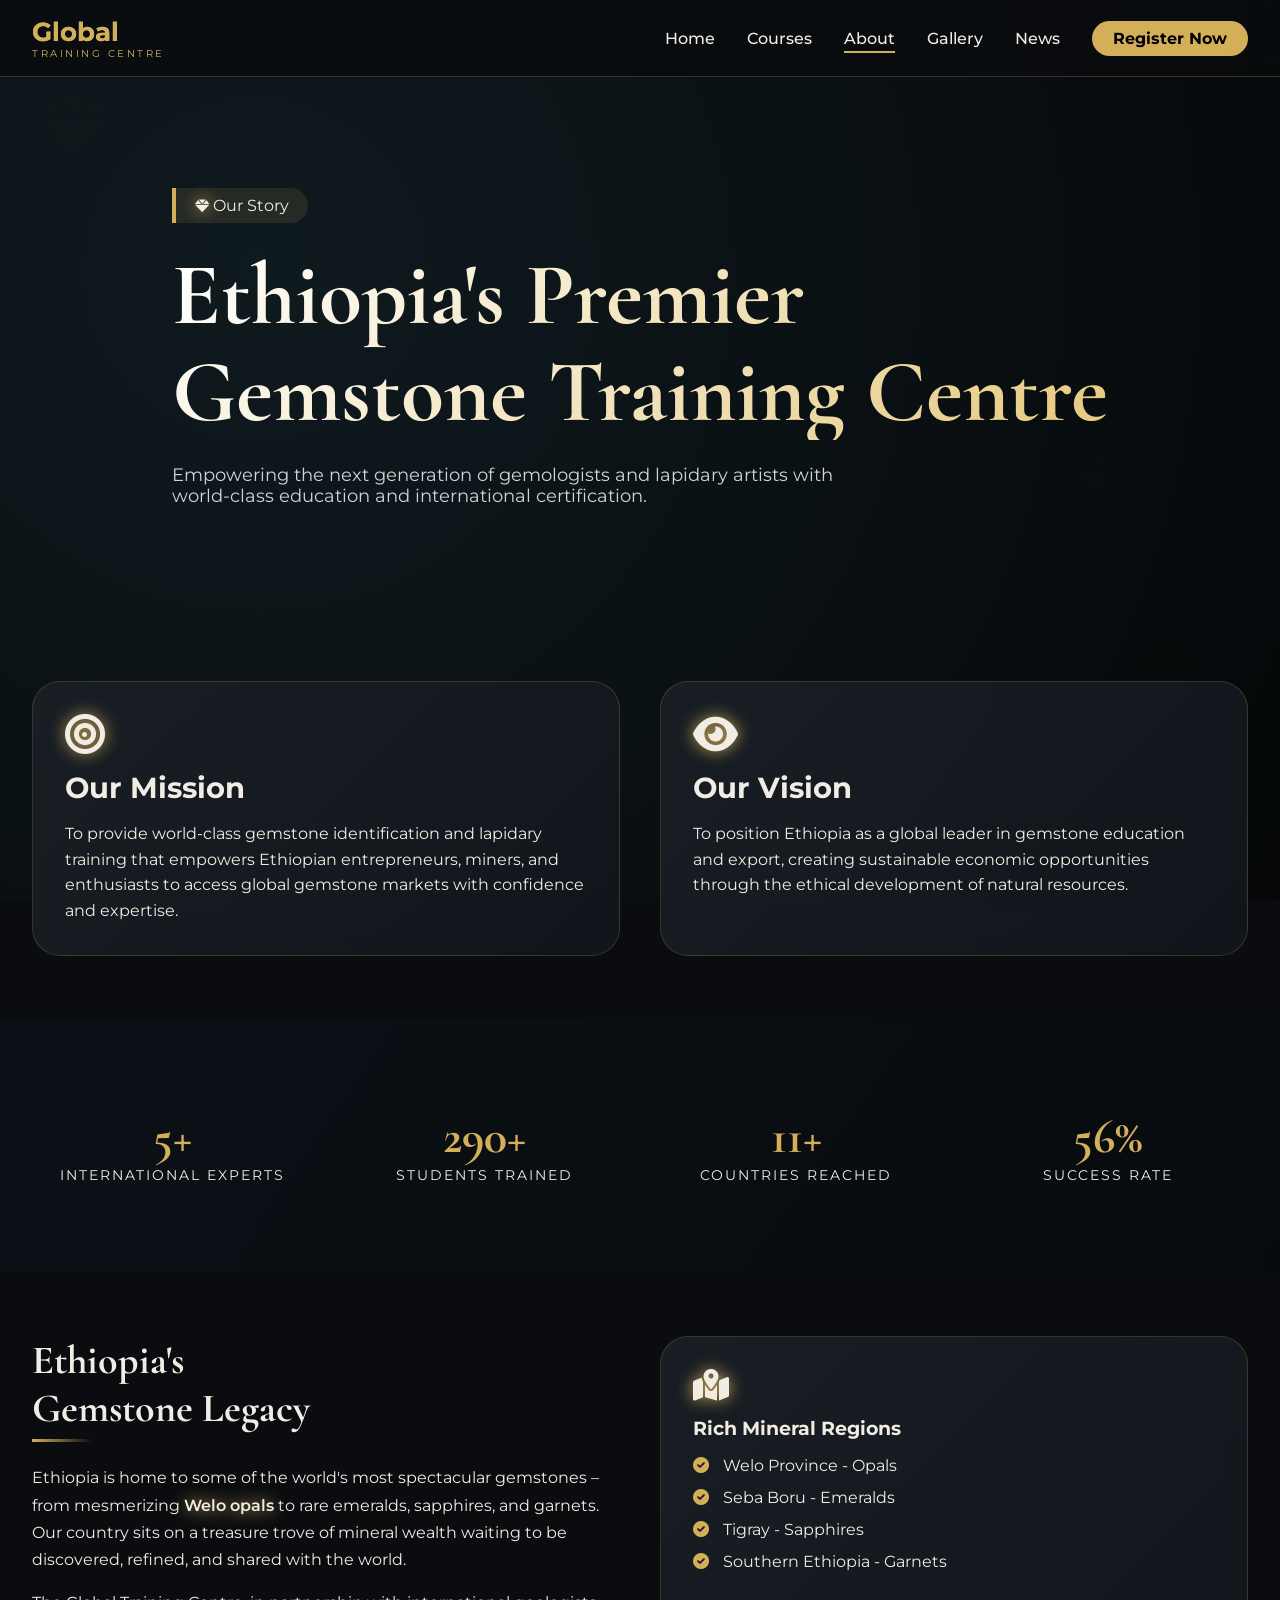
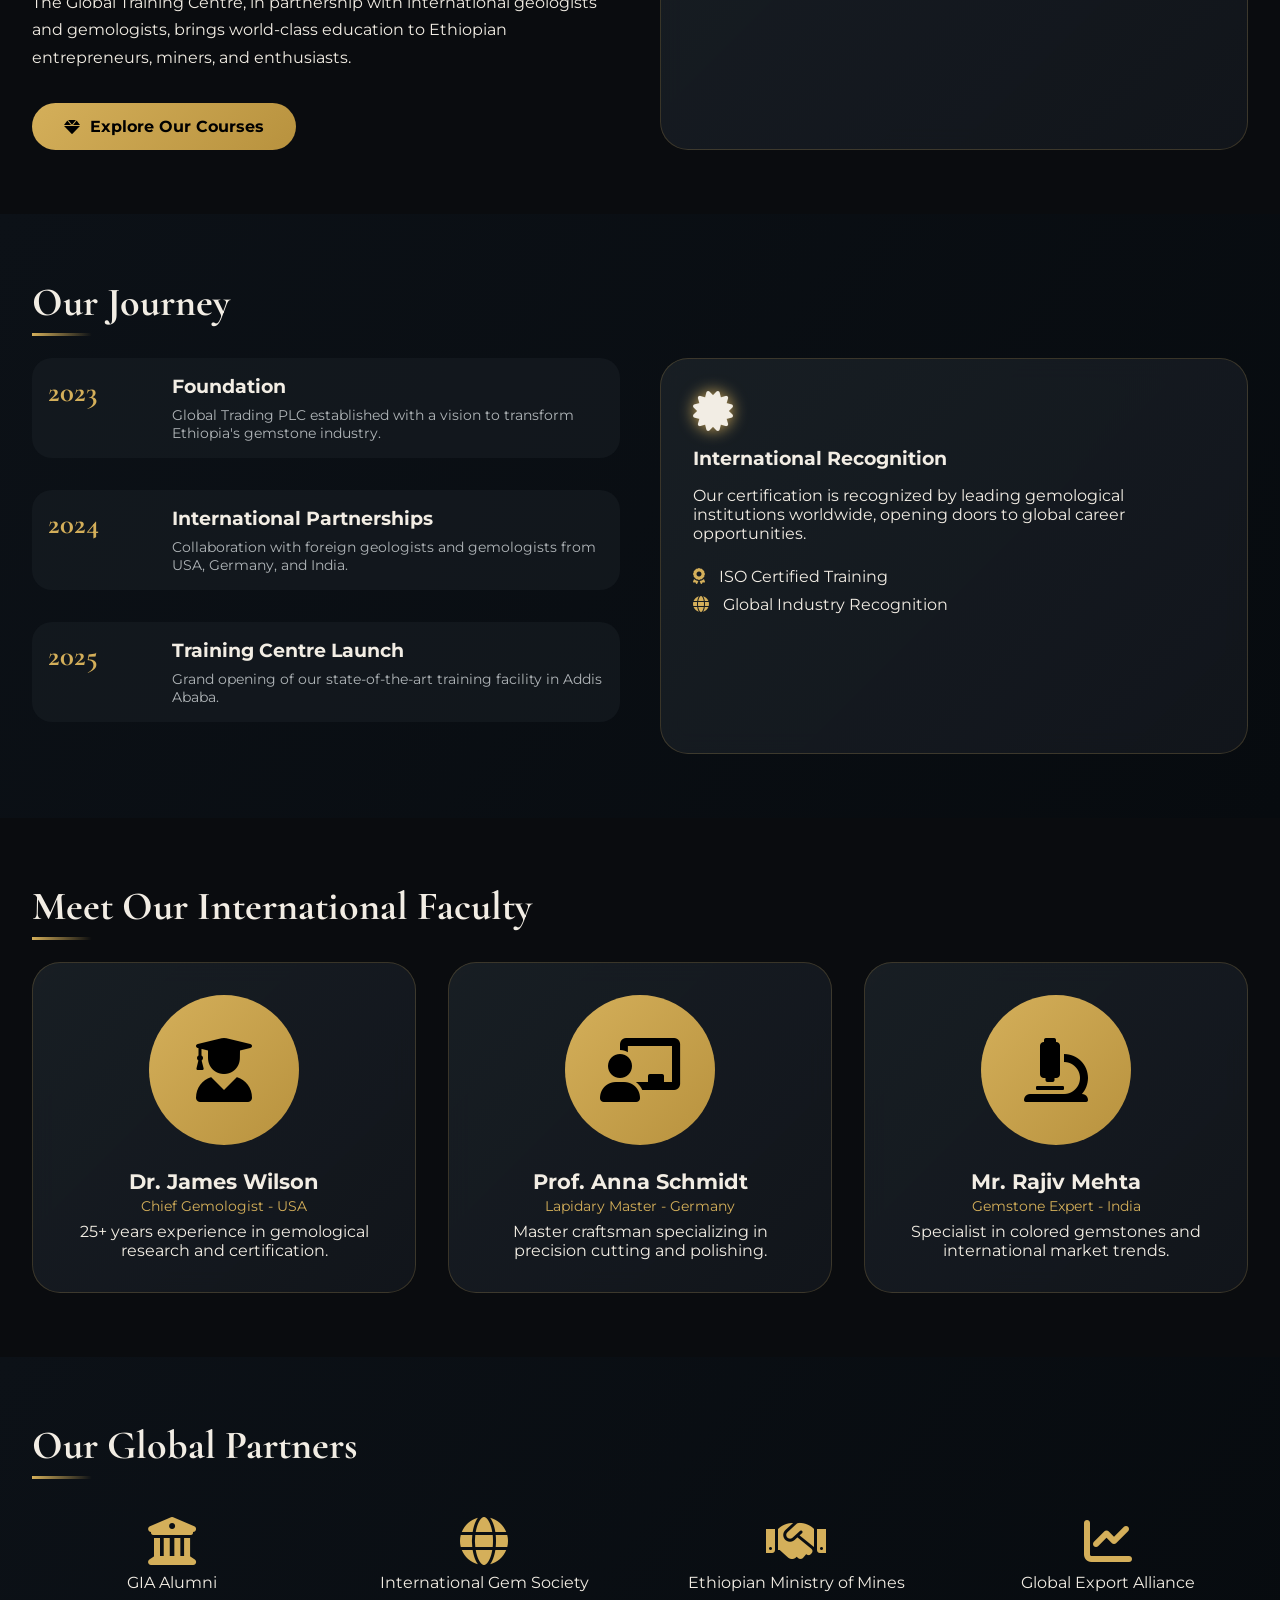
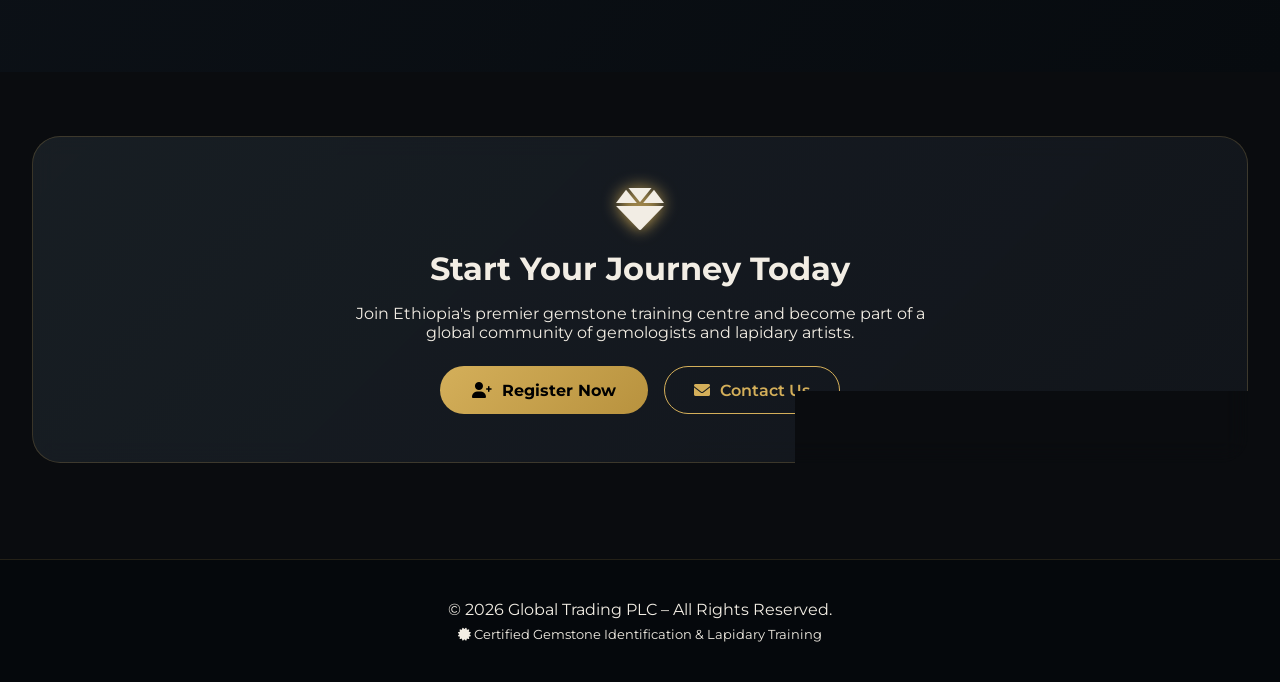
==== commit e82b936e: "Update about.html" ====
--- a/about.html
+++ b/about.html
@@ -3,7 +3,7 @@
 <head>
   <meta charset="UTF-8">
   <meta name="viewport" content="width=device-width, initial-scale=1.0, viewport-fit=cover">
-  <title>About Us | EGC Global - Ethiopia's Premier Gemstone Training Centre</title>
+  <title>About Us |  Global - Ethiopia's Premier Gemstone Training Centre</title>
   <link href="https://fonts.googleapis.com/css2?family=Cormorant+Garamond:wght@300;400;500;600;700;800&family=Montserrat:wght@300;400;500;600;700;800;900&display=swap" rel="stylesheet">
   <link rel="stylesheet" href="https://cdnjs.cloudflare.com/ajax/libs/font-awesome/6.0.0-beta3/css/all.min.css">
   <!-- AOS Animation Library -->
@@ -374,7 +374,7 @@
 </div>
 
 <div class="top-bar">
-  <div class="logo"><h1>EGC <span style="color:var(--gold);">Global</span></h1><p>TRAINING CENTRE</p></div>
+  <div class="logo"><h1> <span style="color:var(--gold);">Global</span></h1><p>TRAINING CENTRE</p></div>
   <div class="desktop-nav">
     <a href="index.html">Home</a>
     <a href="courses.html">Courses</a>
@@ -389,7 +389,7 @@
 <div class="nav-overlay" id="navOverlay"></div>
 <div class="side-nav" id="sideNav">
   <button class="close-nav" id="closeNavBtn"><i class="fas fa-times"></i></button>
-  <div class="side-logo"><h3>EGC <span>Global</span></h3><p>TRAINING CENTRE</p></div>
+  <div class="side-logo"><h3> <span>Global</span></h3><p>TRAINING CENTRE</p></div>
   <ul>
     <li><a href="index.html"><i class="fas fa-home"></i> Home</a></li>
     <li><a href="courses.html"><i class="fas fa-gem"></i> Courses</a></li>
@@ -464,7 +464,7 @@
       <div data-aos="fade-right">
         <h2 class="section-title">Ethiopia's<br>Gemstone Legacy</h2>
         <p style="line-height: 1.7; margin-bottom: 1rem;">Ethiopia is home to some of the world's most spectacular gemstones – from mesmerizing <strong class="glowing-gem" style="font-weight: 600;">Welo opals</strong> to rare emeralds, sapphires, and garnets. Our country sits on a treasure trove of mineral wealth waiting to be discovered, refined, and shared with the world.</p>
-        <p style="line-height: 1.7; margin-bottom: 1rem;">The EGC Global Training Centre, in partnership with international geologists and gemologists, brings world-class education to Ethiopian entrepreneurs, miners, and enthusiasts.</p>
+        <p style="line-height: 1.7; margin-bottom: 1rem;">The Global Training Centre, in partnership with international geologists and gemologists, brings world-class education to Ethiopian entrepreneurs, miners, and enthusiasts.</p>
         <a href="courses.html" class="btn-gold" style="margin-top: 1rem;"><i class="fas fa-gem"></i> Explore Our Courses</a>
       </div>
       <div class="premium-card" data-aos="fade-left">
@@ -491,7 +491,7 @@
           <div class="timeline-year">2023</div>
           <div class="timeline-content">
             <h4>Foundation</h4>
-            <p>EGC Global Trading PLC established with a vision to transform Ethiopia's gemstone industry.</p>
+            <p>Global Trading PLC established with a vision to transform Ethiopia's gemstone industry.</p>
           </div>
         </div>
         <div class="timeline-item" data-aos="fade-up" data-aos-delay="200">
@@ -596,7 +596,7 @@
 </section>
 
 <footer>
-  <p>© 2025 EGC Global Trading PLC – All Rights Reserved.</p>
+  <p>© 2026  Global Trading PLC – All Rights Reserved.</p>
   <p style="margin-top: 0.5rem; font-size: 0.8rem;">
     <i class="fas fa-certificate"></i> Certified Gemstone Identification & Lapidary Training
   </p>
